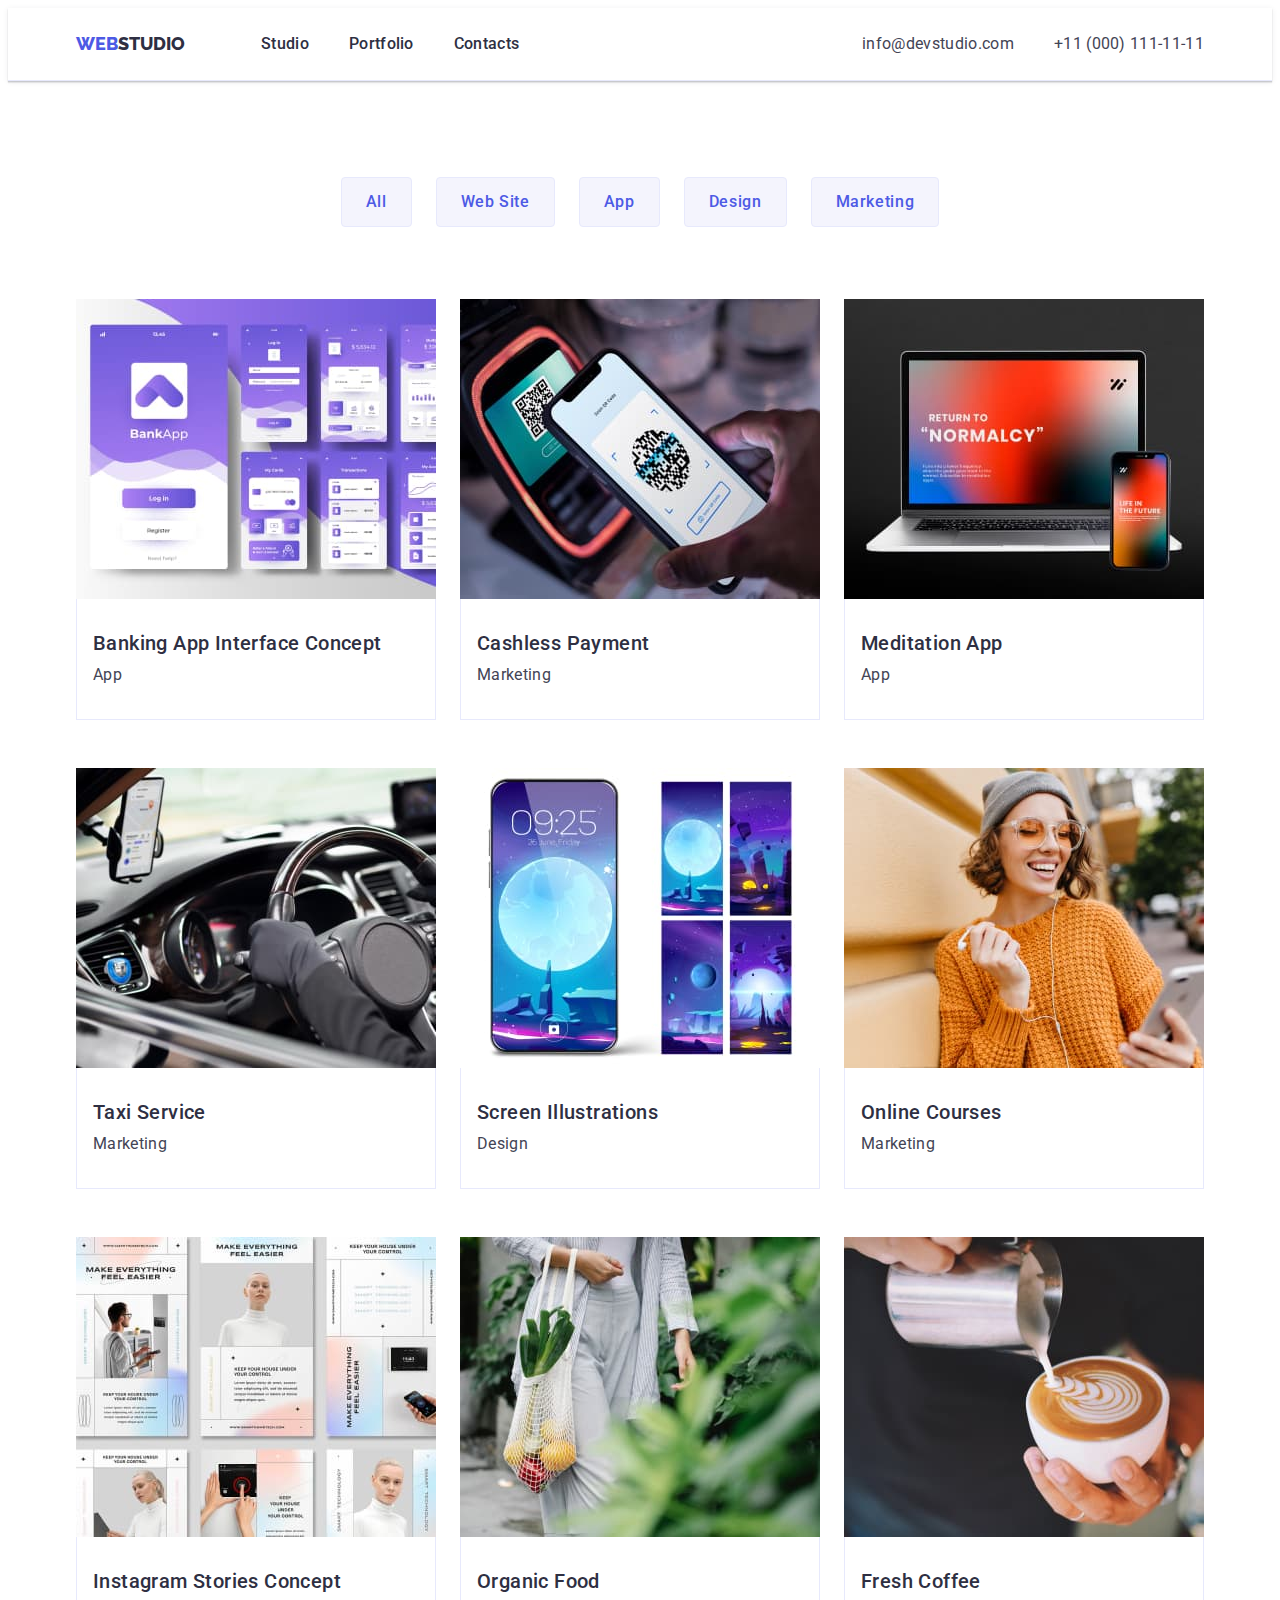
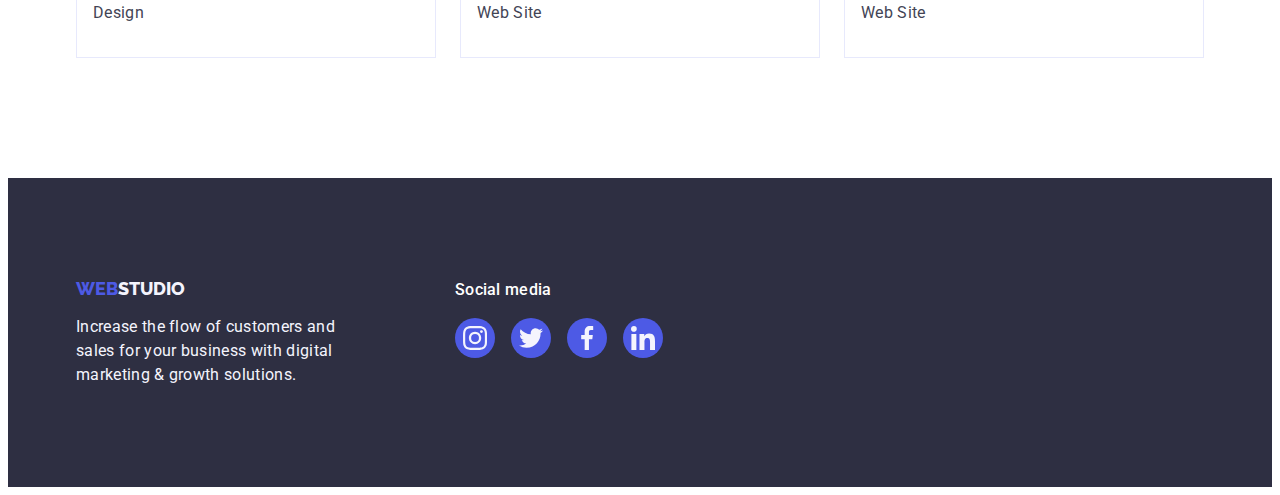
==== portfolio.html @ 2ff157a2 "name" ====
<!DOCTYPE html>
<html lang="en">
  <head>
    <meta charset="UTF-8" />
    <meta http-equiv="X-UA-Compatible" content="IE=edge" />
    <meta name="viewport" content="width=device-width, initial-scale=1.0" />
    <link rel="preconnect" href="https://fonts.googleapis.com" />
    <link rel="preconnect" href="https://fonts.gstatic.com" crossorigin />
    <link
      href="https://fonts.googleapis.com/css2?family=Raleway:wght@800&family=Roboto:wght@400;500;700&display=swap"
      rel="stylesheet"
    />
    <link
      rel="stylesheet"
      href="https://cdnjs.cloudflare.com/ajax/libs/modern-normalize/2.0.0/modern-normalize.min.css"
      integrity="sha512-4xo8blKMVCiXpTaLzQSLSw3KFOVPWhm/TRtuPVc4WG6kUgjH6J03IBuG7JZPkcWMxJ5huwaBpOpnwYElP/m6wg=="
      crossorigin="anonymous"
      referrerpolicy="no-referrer"
    />
    <link rel="stylesheet" href="./css/styles.css" />
    <title>goit-markup-hw-05</title>
  </head>
  <body>
    <!--head site-->

    <header class="header">
      <div class="container head">
        <nav class="header-nav">
          <a class="logo link"><span class="accent link">WEB</span>STUDIO</a>
          <ul class="header-list list">
            <li>
              <a href="./index.html" class="nav-link link">Studio</a>
            </li>
            <li>
              <a href="./portfolio.html" class="nav-link link">Portfolio</a>
            </li>
            <li>
              <a href="" class="nav-link link">Contacts</a>
            </li>
          </ul>
        </nav>

        <address class="address-header">
          <ul class="navigation list">
            <li>
              <a href="mailto:info@devstudio.com" class="contact-link link"
                >info@devstudio.com</a
              >
            </li>
            <li>
              <a href="tel:+11(000)111-11-11" class="phone-link link"
                >+11 (000) 111-11-11</a
              >
            </li>
          </ul>
        </address>
      </div>
    </header>

    <!--main contants-->

    <main>
      <section class="sections-projects">
        <div class="container projects-container">
          <h1 class="visually-hidden">Our projects</h1>
          <ul class="button-list">
            <li>
              <button type="button" class="button-portfolio active">All</button>
            </li>
            <li>
              <button type="button" class="button-portfolio active">
                Web Site
              </button>
            </li>
            <li>
              <button type="button" class="button-portfolio active">App</button>
            </li>
            <li>
              <button type="button" class="button-portfolio active">
                Design
              </button>
            </li>
            <li>
              <button type="button" class="button-portfolio active">
                Marketing
              </button>
            </li>
          </ul>

          <ul class="img-list">
            <li class="icon-list">
              <a href="" class="technologies-link link">
                <img
                  src="./images/icon1.jpg"
                  alt="Banking App Interface Concept"
                  width="360"
                  height="300"
                />
                <div class="portfolio-link">
                  <h2 class="benefits-title">Banking App Interface Concept</h2>
                  <p class="benefits-text">App</p>
                </div>
              </a>
            </li>

            <li class="icon-list">
              <a href="" class="technologies-link link"
                ><img
                  src="./images/icon2.jpg"
                  alt="Cashless Payment"
                  width="360"
                  height="300"
                />
                <div class="portfolio-link">
                  <h2 class="benefits-title">Cashless Payment</h2>
                  <p class="benefits-text">Marketing</p>
                </div>
              </a>
            </li>

            <li class="icon-list">
              <a href="" class="technologies-link link"
                ><img
                  src="./images/icon3.jpg"
                  alt="Meditation App"
                  width="360"
                  height="300"
                />
                <div class="portfolio-link">
                  <h2 class="benefits-title">Meditation App</h2>
                  <p class="benefits-text">App</p>
                </div>
              </a>
            </li>

            <li class="icon-list">
              <a href="" class="technologies-link link"
                ><img
                  src="./images/icon4.jpg"
                  alt="Taxi Service"
                  width="360"
                  height="300"
                />
                <div class="portfolio-link">
                  <h2 class="benefits-title">Taxi Service</h2>
                  <p class="benefits-text">Marketing</p>
                </div>
              </a>
            </li>

            <li class="icon-list">
              <a href="" class="technologies-link link"
                ><img
                  src="./images/icon5.jpg"
                  alt="Screen Illustrations"
                  width="360"
                  height="300"
                />
                <div class="portfolio-link">
                  <h2 class="benefits-title">Screen Illustrations</h2>
                  <p class="benefits-text">Design</p>
                </div>
              </a>
            </li>

            <li class="icon-list">
              <a href="" class="technologies-link link"
                ><img
                  src="./images/icon6.jpg"
                  alt="Online Courses"
                  width="360"
                  height="300"
                />
                <div class="portfolio-link">
                  <h2 class="benefits-title">Online Courses</h2>
                  <p class="benefits-text">Marketing</p>
                </div>
              </a>
            </li>

            <li class="icon-list">
              <a href="" class="technologies-link link"
                ><img
                  src="./images/icon7.jpg"
                  alt="Instagram Stories Concept"
                  width="360"
                  height="300"
                />
                <div class="portfolio-link">
                  <h2 class="benefits-title">Instagram Stories Concept</h2>
                  <p class="benefits-text">Design</p>
                </div>
              </a>
            </li>

            <li class="icon-list">
              <a href="" class="technologies-link link"
                ><img
                  src="./images/icon8.jpg"
                  alt="Organic Food"
                  width="360"
                  height="300"
                />
                <div class="portfolio-link">
                  <h2 class="benefits-title">Organic Food</h2>
                  <p class="benefits-text">Web Site</p>
                </div>
              </a>
            </li>

            <li class="icon-list">
              <a href="" class="technologies-link link"
                ><img
                  src="./images/icon9.jpg"
                  alt="Fresh Coffee"
                  width="360"
                  height="300"
                />
                <div class="portfolio-link">
                  <h2 class="benefits-title">Fresh Coffee</h2>
                  <p class="benefits-text">Web Site</p>
                </div>
              </a>
            </li>
          </ul>
        </div>
      </section>
    </main>

    <!--footer-->

    <footer class="footer-into">
      <div class="container footer-container">
        <div class="footer-web">
          <a href="" class="footer-title link"
            ><span class="logo-footer">WEB</span>STUDIO</a
          >
          <p class="footer-text link">
            Increase the flow of customers and <br />
            sales for your business with digital <br />
            marketing & growth solutions.
          </p>
        </div>

        <div>
          <p class="text-footer">Social media</p>

          <ul class="footer-net-list">
            <li class="footer-net-item">
              <a
                href=""
                class="footer-net-link link"
                target="_blank"
                rel="noopener no-referrer"
              >
                <svg class="svg-fail-footer" width="24" height="24">
                  <use href="./images/icons.svg#icon-instagram"></use>
                </svg>
              </a>
            </li>

            <li class="footer-net-item">
              <a
                href=""
                class="footer-net-link link"
                target="_blank"
                rel="noopener no-referrer"
              >
                <svg class="svg-fail-footer" width="24" height="24">
                  <use href="./images/icons.svg#icon-twitter"></use>
                </svg>
              </a>
            </li>

            <li class="footer-net-item">
              <a
                href=""
                class="footer-net-link link"
                target="_blank"
                rel="noopener no-referrer"
              >
                <svg class="svg-fail-footer" width="24" height="24">
                  <use href="./images/icons.svg#icon-facebook"></use>
                </svg>
              </a>
            </li>

            <li class="footer-net-item">
              <a
                href=""
                class="footer-net-link link"
                target="_blank"
                rel="noopener no-referrer"
              >
                <svg class="svg-fail-footer" width="24" height="24">
                  <use href="./images/icons.svg#icon-linkedin"></use>
                </svg>
              </a>
            </li>
          </ul>
        </div>
      </div>
    </footer>
  </body>
</html>
---- css/styles.css ----
/* GENERAL SETTINGS */

:root {
  --accent-color: #f4f4fd;
  --primary-text-color: #2e2f42;
  --secondary-text-color: #434455;
  --thirdly-text-color: #4d5ae5;
}

*,
*::before,
*::after {
  box-sizing: border-box;
}

p,
h1,
h2,
h3,
h4,
h5,
h6 {
  margin: 0;
}

ul,
ol {
  margin: 0;
  padding: 0;
}

ul {
  list-style: none;
}

button {
  cursor: pointer;
}

img {
  display: block;
}

.visually-hidden {
  position: absolute;
  width: 1px;
  height: 1px;
  margin: -1px;
  border: 0;
  padding: 0;
  white-space: nowrap;
  clip-path: inset(100%);
  clip: rect(0 0 0 0);
  overflow: hidden;
}

.container {
  width: 1158px;
  padding-left: 15px;
  padding-right: 15px;
  margin: 0 auto;
}

/* BODY */

body {
  color: var(--primary-text-color);
  font-family: "Roboto", sans-serif;
}

.link {
  text-decoration: none;
}

.list {
  list-style: none;
}

/* HEADER */

.header {
  border-bottom: 1px solid #e7e9fc;
  box-shadow: 0px 2px 1px rgba(46, 47, 66, 0.08),
    0px 1px 1px rgba(46, 47, 66, 0.16), 0px 1px 6px rgba(46, 47, 66, 0.08);
}

.head {
  display: flex;
  align-items: center;
}

.header-nav {
  align-items: center;
  display: flex;
}

.logo {
  font-family: "Raleway";
  font-style: normal;
  font-weight: 800;
  font-size: 18px;
  line-height: 1.16;
  color: var(--primary-text-color);
  margin-right: 76px;
  padding: 24px 0;
}

.accent {
  color: var(--thirdly-text-color);
}

.header-list {
  display: flex;
  align-items: center;
  gap: 40px;
}

.nav-link {
  font-weight: 500;
  font-size: 16px;
  line-height: 1.5;
  letter-spacing: 0.02em;
  color: var(--primary-text-color);
  display: block;
  padding: 24px 0;
}

.nav-link:hover {
  color: var(--thirdly-text-color);
}

.nav-link:focus {
  color: var(--thirdly-text-color);
}

.navigation {
  display: flex;
  align-items: center;
  gap: 40px;
  margin-left: auto;
}

.address-header {
  font-style: normal;
  margin-left: auto;
}

.contact-link {
  font-size: 16px;
  line-height: 1.5;
  letter-spacing: 0.02em;
  display: block;
  color: var(--secondary-text-color);
  display: block;
  padding: 24px 0;
}

.contact-link:hover {
  color: var(--thirdly-text-color);
}

.contact-link:focus {
  color: var(--thirdly-text-color);
}

.phone-link {
  font-size: 16px;
  line-height: 1.5;
  letter-spacing: 0.02em;
  display: block;
  color: var(--secondary-text-color);
  padding: 24px 0;
}

.phone-link:hover {
  color: var(--thirdly-text-color);
}

.phone-link:focus {
  color: var(--thirdly-text-color);
}

/* MAIN-HERO */

/* section - 1 */

.main-section {
  margin: 0 auto;
  background-color: var(--primary-text-color);

  padding-top: 188px;
  padding-bottom: 188px;
  max-width: 1440px;
  background-image: linear-gradient(
      rgba(46, 47, 66, 0.7),
      rgba(46, 47, 66, 0.7)
    ),
    url(../images/people-office.jpg);

  background-repeat: no-repeat;
  background-position: center;
  background-size: cover;
}

.hero-title {
  font-weight: 700;
  font-size: 56px;
  line-height: 1.07;
  text-align: center;
  color: var(--accent-color);
  margin-bottom: 48px;
  max-width: 496px;
  margin-left: auto;
  margin-right: auto;
  gap: 10px;
}

.button {
  font-family: inherit;
  font-weight: 500;
  font-size: 16px;
  line-height: 1.5;
  letter-spacing: 0.04em;

  color: var(--accent-color);
  background-color: var(--thirdly-text-color);

  box-shadow: 0px 4px 4px rgba(0, 0, 0, 0.15);
  border-radius: 4px;
  padding-top: 16px;
  padding-right: 32px;
  padding-bottom: 16px;
  padding-left: 32px;
  display: block;
  border: none;
  margin: 0 auto;
  min-width: 169px;
}

/* section - 2 */

.section-benefits {
  padding-top: 120px;
  padding-bottom: 120px;
}

.benefits-list {
  display: flex;
  align-items: center;
  gap: 24px;
}

.element {
  width: calc((100% - 72px) / 4);
}

.conteiner-svg {
  display: flex;
  align-items: center;
  justify-content: center;
  height: 112px;
  background-color: #f4f4fd;
  border-radius: 4px;
  margin-bottom: 8px;
}

.benefits-title {
  font-weight: 500;
  font-size: 20px;
  line-height: 1.2;
  letter-spacing: 0.02em;
  color: var(--primary-text-color);
  margin-bottom: 8px;
}

.benefits-text {
  font-size: 16px;
  line-height: 1.5;
  letter-spacing: 0.02em;

  color: var(--secondary-text-color);
}

/* section - 3 */

.activity-section {
  align-items: center;
  padding-bottom: 120px;
}

.section-title {
  font-weight: 700;
  font-size: 36px;
  line-height: 1.11;

  color: var(--primary-text-color);

  margin-bottom: 72px;

  text-align: center;
}

.technologies {
  display: flex;
  gap: 24px;
}

.icon-list {
  margin-left: 24px;
}

/* section - 4 */

.team {
  font-style: normal;
  font-size: 16px;
  line-height: 1, 5;
  color: var(--secondary-text-color);
  background-color: var(--accent-color);
  padding-top: 120px;
  padding-bottom: 120px;
}

.team-title {
  font-weight: 700;
  font-size: 36px;
  line-height: 1.11;

  color: var(--primary-text-color);

  text-align: center;
  margin-bottom: 72px;
}

.team-workers {
  display: flex;
  justify-content: center;
  gap: 24px;
  text-align: center;
}

.teams {
  padding: 32px 16px;
}

.team-list {
  border-radius: 0px 0px 4px 4px;
  flex-basis: calc((100% - 72px) / 4);
  background-color: #ffffff;
  box-shadow: 0px 1px 6px rgba(46, 47, 66, 0.08),
    0px 1px 1px rgba(46, 47, 66, 0.16), 0px 2px 1px rgba(46, 47, 66, 0.08);
}

.team-name {
  font-weight: 500;
  font-size: 20px;
  line-height: 1.2;
  color: var(--primary-text-color);
  margin-bottom: 8px;
  text-align: center;
}

.team-position {
  font-size: 16px;
  line-height: 1.5;
  color: var(--secondary-text-color);
  margin-bottom: 8px;
}

.team-net-list {
  display: flex;
  justify-content: center;
  gap: 24px;
}

.team-net-item {
  width: 40px;
  height: 40px;
}

.team-net-link {
  width: 100%;
  height: 100%;
  background-color: #4d5ae5;
  border-radius: 50%;
  display: flex;
  align-items: center;
  justify-content: center;
}

.team-net-link:hover,
.team-net-link:focus {
  background-color: #404bbf;
}

.svg-fail {
  fill: #f4f4fd;
}

.circle {
  border-radius: 50%;
}

.container-team {
  padding-top: 32px;
  padding-right: 16px;
  padding-bottom: 32px;
  padding-right: 16px;
}

/* section - 5 */

.customers-section {
  padding-top: 120px;
  padding-bottom: 120px;
}

.customers-title {
  display: flex;
  justify-content: center;
  align-items: center;
  margin-bottom: 72px;
  font-weight: 700;
  font-size: 36px;
  line-height: 1.11;
  letter-spacing: 0.02em;

  color: var(--primary-text-color);
}

.customers-list {
  display: flex;
  justify-content: center;
  gap: 24px;
}

.svg-customers {
  fill: currentColor;
}

.svg-customers:hover,
.svg-customers:focus {
  fill: #404bbf;
}

.customers-item {
  width: calc((100% - 120px) / 6);
  height: 88px;
}

.custumers-link {
  width: 100%;
  height: 100%;
  border-radius: 4px;
  border: 1px solid #8e8f99;
  display: flex;
  align-items: center;
  justify-content: center;
  color: #404bbf;
}

.custumers-link:hover,
.custumers-link:focus {
  border-color: #404bbf;
  color: #404bbf;
}

.customer {
  color: #8e8f99;
}

/* MAIN PORTFOLIO */

/* section - 1 portfolio */

.sections-projects {
  padding: 96px 0 120px 0;
}

.button-list {
  display: flex;
  justify-content: center;
  gap: 24px;
  margin-bottom: 72px;
}

.button-portfolio {
  font-family: "Roboto";
  font-weight: 500;
  font-size: 16px;
  line-height: 1.5;
  letter-spacing: 0.04em;
  padding-top: 12px;
  padding-right: 24px;
  padding-bottom: 12px;
  padding-left: 24px;
  border-radius: 4px;
  border: 1px solid #e7e9fc;
  background-color: #f4f4fd;
  color: var(--thirdly-text-color);
}

.button-portfolio:hover {
  background-color: var(--thirdly-text-color);
  color: var(--accent-color);
  border: 1px solid transparent;
  border-radius: 4px;
  box-shadow: 0px 3px 1px rgba(0, 0, 0, 0.1), 0px 2px 1px rgba(0, 0, 0, 0.08),
    0px 2px 2px rgba(0, 0, 0, 0.12);
}

.button-portfolio:focus {
  background-color: var(--thirdly-text-color);
  color: var(--accent-color);
  border: 1px solid transparent;
  box-shadow: 0px 3px 1px rgba(0, 0, 0, 0.1), 0px 2px 1px rgba(0, 0, 0, 0.08),
    0px 2px 2px rgba(0, 0, 0, 0.12);
}

/* section - 2 portfolio */

.img-list {
  display: flex;
  flex-wrap: wrap;
  column-gap: 24px;
  row-gap: 48px;
}

.icon-list {
  width: calc((100% - 48px) / 3);
  margin: 0px;
  display: block;
}

.technologies-link {
  display: block;
}

.technologies-link:hover,
.technologies-link:focus {
  box-shadow: 0px 1px 6px rgba(46, 47, 66, 0.08),
    0px 1px 1px rgba(46, 47, 66, 0.16), 0px 2px 1px rgba(46, 47, 66, 0.08);
}

.portfolio-link {
  padding: 32px 16px;
  border: 1px solid #e7e9fc;
  border-top: none;
}

/* FOOTER */

.footer-into {
  padding-top: 100px;
  padding-bottom: 100px;
  background-color: var(--primary-text-color);
}

.footer-container {
  display: flex;
  align-items: baseline;
}

.footer-web {
  margin-right: 120px;
}

.footer-title {
  font-family: "Raleway";
  font-style: normal;
  font-weight: 800;
  font-size: 18px;
  line-height: 1.17;

  color: var(--accent-color);

  display: inline-block;
  margin-bottom: 16px;
}

.logo-footer {
  color: var(--thirdly-text-color);
}

.footer-text {
  font-size: 16px;
  line-height: 1.5;
  letter-spacing: 0.02em;

  color: var(--accent-color);
}

.text-footer {
  font-weight: 500;
  font-size: 16px;
  line-height: 1.5;
  letter-spacing: 0.02em;
  color: #ffffff;
  margin-bottom: 16px;
}

.footer-net-list {
  display: flex;
  gap: 16px;
}

.footer-net-item {
  width: 40px;
  height: 40px;
}

.svg-fail-footer {
  fill: #f4f4fd;
}

.footer-net-link {
  width: 100%;
  height: 100%;
  background-color: #4d5ae5;
  border-radius: 50%;
  display: flex;
  align-items: center;
  justify-content: center;
}

.footer-net-link:hover,
.footer-net-link:focus {
  background-color: #31d0aa;
}
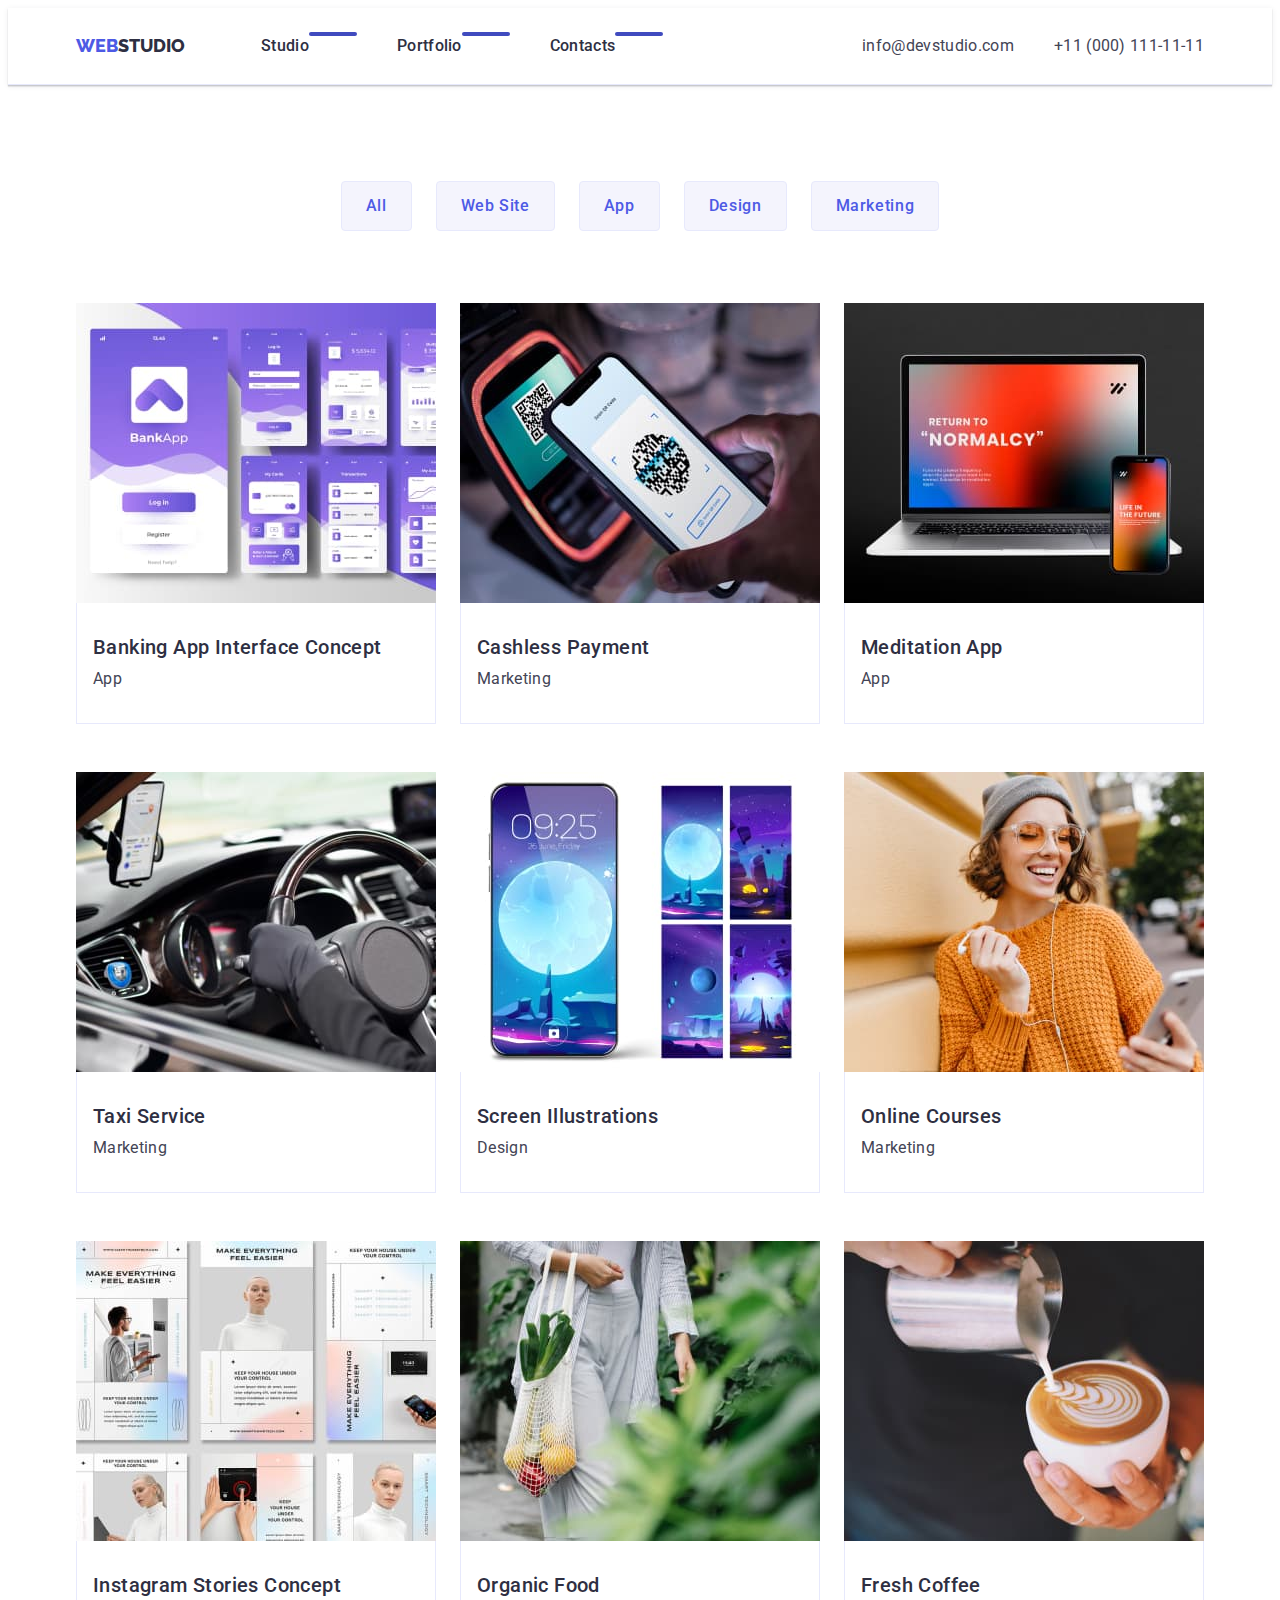
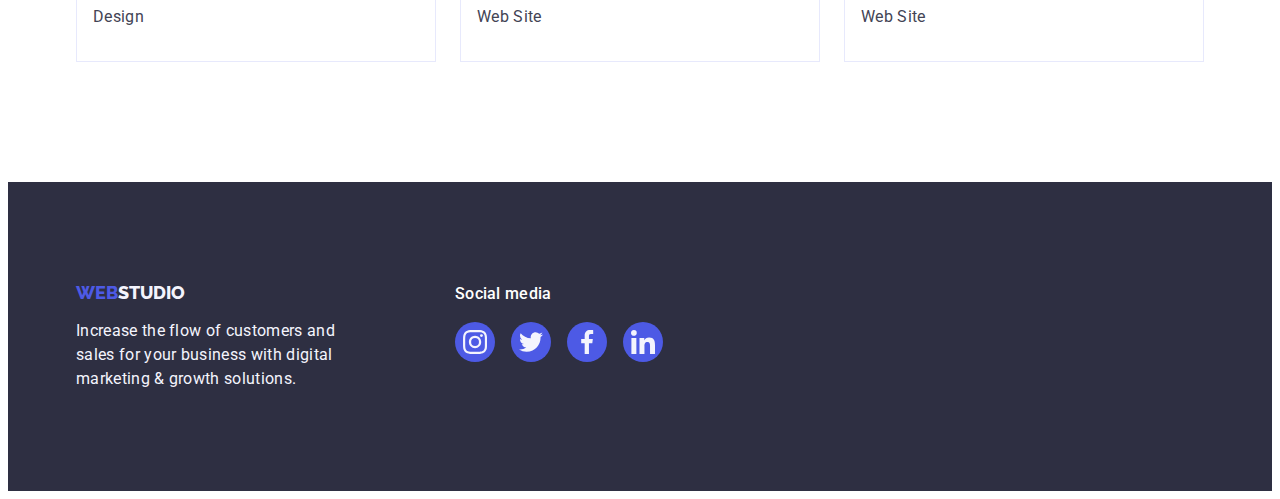
==== commit a6a048fa: "news" ====
--- a/portfolio.html
+++ b/portfolio.html
@@ -90,12 +90,20 @@
           <ul class="img-list">
             <li class="icon-list">
               <a href="" class="technologies-link link">
-                <img
-                  src="./images/icon1.jpg"
-                  alt="Banking App Interface Concept"
-                  width="360"
-                  height="300"
-                />
+                <div class="portfolio-cover-image">
+                  <img
+                    src="./images/icon1.jpg"
+                    alt="Banking App Interface Concept"
+                    width="360"
+                    height="300"
+                  />
+                  <p class="portfolio-cover-text">
+                    14 Stylish and User-Friendly App Design Concepts · Task
+                    Manager App · Calorie Tracker App · Exotic Fruit Ecommerce
+                    App · Cloud Storage App
+                  </p>
+                </div>
+
                 <div class="portfolio-link">
                   <h2 class="benefits-title">Banking App Interface Concept</h2>
                   <p class="benefits-text">App</p>
@@ -104,13 +112,21 @@
             </li>
 
             <li class="icon-list">
-              <a href="" class="technologies-link link"
-                ><img
-                  src="./images/icon2.jpg"
-                  alt="Cashless Payment"
-                  width="360"
-                  height="300"
-                />
+              <a href="" class="technologies-link link">
+                <div class="portfolio-cover-image">
+                  <img
+                    src="./images/icon2.jpg"
+                    alt="Cashless Payment"
+                    width="360"
+                    height="300"
+                  />
+                  <p class="portfolio-cover-text">
+                    14 Stylish and User-Friendly App Design Concepts · Task
+                    Manager App · Calorie Tracker App · Exotic Fruit Ecommerce
+                    App · Cloud Storage App
+                  </p>
+                </div>
+
                 <div class="portfolio-link">
                   <h2 class="benefits-title">Cashless Payment</h2>
                   <p class="benefits-text">Marketing</p>
@@ -120,12 +136,20 @@
 
             <li class="icon-list">
               <a href="" class="technologies-link link"
-                ><img
-                  src="./images/icon3.jpg"
-                  alt="Meditation App"
-                  width="360"
-                  height="300"
-                />
+                ><div class="portfolio-cover-image">
+                  <img
+                    src="./images/icon3.jpg"
+                    alt="Meditation App"
+                    width="360"
+                    height="300"
+                  />
+                  <p class="portfolio-cover-text">
+                    14 Stylish and User-Friendly App Design Concepts · Task
+                    Manager App · Calorie Tracker App · Exotic Fruit Ecommerce
+                    App · Cloud Storage App
+                  </p>
+                </div>
+
                 <div class="portfolio-link">
                   <h2 class="benefits-title">Meditation App</h2>
                   <p class="benefits-text">App</p>
@@ -135,12 +159,20 @@
 
             <li class="icon-list">
               <a href="" class="technologies-link link"
-                ><img
-                  src="./images/icon4.jpg"
-                  alt="Taxi Service"
-                  width="360"
-                  height="300"
-                />
+                ><div class="portfolio-cover-image">
+                  <img
+                    src="./images/icon4.jpg"
+                    alt="Taxi Service"
+                    width="360"
+                    height="300"
+                  />
+                  <p class="portfolio-cover-text">
+                    14 Stylish and User-Friendly App Design Concepts · Task
+                    Manager App · Calorie Tracker App · Exotic Fruit Ecommerce
+                    App · Cloud Storage App
+                  </p>
+                </div>
+
                 <div class="portfolio-link">
                   <h2 class="benefits-title">Taxi Service</h2>
                   <p class="benefits-text">Marketing</p>
@@ -150,12 +182,20 @@
 
             <li class="icon-list">
               <a href="" class="technologies-link link"
-                ><img
-                  src="./images/icon5.jpg"
-                  alt="Screen Illustrations"
-                  width="360"
-                  height="300"
-                />
+                ><div class="portfolio-cover-image">
+                  <img
+                    src="./images/icon5.jpg"
+                    alt="Screen Illustrations"
+                    width="360"
+                    height="300"
+                  />
+                  <p class="portfolio-cover-text">
+                    14 Stylish and User-Friendly App Design Concepts · Task
+                    Manager App · Calorie Tracker App · Exotic Fruit Ecommerce
+                    App · Cloud Storage App
+                  </p>
+                </div>
+
                 <div class="portfolio-link">
                   <h2 class="benefits-title">Screen Illustrations</h2>
                   <p class="benefits-text">Design</p>
@@ -165,12 +205,20 @@
 
             <li class="icon-list">
               <a href="" class="technologies-link link"
-                ><img
-                  src="./images/icon6.jpg"
-                  alt="Online Courses"
-                  width="360"
-                  height="300"
-                />
+                ><div class="portfolio-cover-image">
+                  <img
+                    src="./images/icon6.jpg"
+                    alt="Online Courses"
+                    width="360"
+                    height="300"
+                  />
+                  <p class="portfolio-cover-text">
+                    14 Stylish and User-Friendly App Design Concepts · Task
+                    Manager App · Calorie Tracker App · Exotic Fruit Ecommerce
+                    App · Cloud Storage App
+                  </p>
+                </div>
+
                 <div class="portfolio-link">
                   <h2 class="benefits-title">Online Courses</h2>
                   <p class="benefits-text">Marketing</p>
@@ -180,12 +228,20 @@
 
             <li class="icon-list">
               <a href="" class="technologies-link link"
-                ><img
-                  src="./images/icon7.jpg"
-                  alt="Instagram Stories Concept"
-                  width="360"
-                  height="300"
-                />
+                ><div class="portfolio-cover-image">
+                  <img
+                    src="./images/icon7.jpg"
+                    alt="Instagram Stories Concept"
+                    width="360"
+                    height="300"
+                  />
+                  <p class="portfolio-cover-text">
+                    14 Stylish and User-Friendly App Design Concepts · Task
+                    Manager App · Calorie Tracker App · Exotic Fruit Ecommerce
+                    App · Cloud Storage App
+                  </p>
+                </div>
+
                 <div class="portfolio-link">
                   <h2 class="benefits-title">Instagram Stories Concept</h2>
                   <p class="benefits-text">Design</p>
@@ -195,12 +251,20 @@
 
             <li class="icon-list">
               <a href="" class="technologies-link link"
-                ><img
-                  src="./images/icon8.jpg"
-                  alt="Organic Food"
-                  width="360"
-                  height="300"
-                />
+                ><div class="portfolio-cover-image">
+                  <img
+                    src="./images/icon8.jpg"
+                    alt="Organic Food"
+                    width="360"
+                    height="300"
+                  />
+                  <p class="portfolio-cover-text">
+                    14 Stylish and User-Friendly App Design Concepts · Task
+                    Manager App · Calorie Tracker App · Exotic Fruit Ecommerce
+                    App · Cloud Storage App
+                  </p>
+                </div>
+
                 <div class="portfolio-link">
                   <h2 class="benefits-title">Organic Food</h2>
                   <p class="benefits-text">Web Site</p>
@@ -210,12 +274,20 @@
 
             <li class="icon-list">
               <a href="" class="technologies-link link"
-                ><img
-                  src="./images/icon9.jpg"
-                  alt="Fresh Coffee"
-                  width="360"
-                  height="300"
-                />
+                ><div class="portfolio-cover-image">
+                  <img
+                    src="./images/icon9.jpg"
+                    alt="Fresh Coffee"
+                    width="360"
+                    height="300"
+                  />
+                  <p class="portfolio-cover-text">
+                    14 Stylish and User-Friendly App Design Concepts · Task
+                    Manager App · Calorie Tracker App · Exotic Fruit Ecommerce
+                    App · Cloud Storage App
+                  </p>
+                </div>
+
                 <div class="portfolio-link">
                   <h2 class="benefits-title">Fresh Coffee</h2>
                   <p class="benefits-text">Web Site</p>
--- a/css/styles.css
+++ b/css/styles.css
@@ -121,8 +121,10 @@
   line-height: 1.5;
   letter-spacing: 0.02em;
   color: var(--primary-text-color);
-  display: block;
+  display: flex;
+  align-items: center;
   padding: 24px 0;
+
 }
 
 .nav-link:hover {
@@ -131,6 +133,15 @@
 
 .nav-link:focus {
   color: var(--thirdly-text-color);
+}
+
+.nav-link::after {
+  content: "";
+  width: 48px;
+  height: 4px;
+  background-color: #404BBF;
+  border-radius: 2px;
+  margin-bottom: 24px;
 }
 
 .navigation {
@@ -181,7 +192,6 @@
 }
 
 /* MAIN-HERO */
-
 /* section - 1 */
 
 .main-section {
@@ -470,7 +480,6 @@
 }
 
 /* MAIN PORTFOLIO */
-
 /* section - 1 portfolio */
 
 .sections-projects {
@@ -532,6 +541,10 @@
   display: block;
 }
 
+.icon-list:hover .portfolio-cover-text {
+  transform: translateY(0);
+}
+
 .technologies-link {
   display: block;
 }
@@ -540,6 +553,26 @@
 .technologies-link:focus {
   box-shadow: 0px 1px 6px rgba(46, 47, 66, 0.08),
     0px 1px 1px rgba(46, 47, 66, 0.16), 0px 2px 1px rgba(46, 47, 66, 0.08);
+}
+
+.portfolio-cover-image {
+  position: relative;
+  overflow: hidden;
+}
+
+.portfolio-cover-text {
+  position: absolute;
+  top: 0;
+  color: #f4f4fd;
+  font-weight: 400;
+  font-size: 16px;
+  line-height: 1.5;
+  letter-spacing: 0.02em;
+  padding: 40px 32px 164px 32px;
+  background-color: #4d5ae5;
+  height: 100%;
+  transform: translateY(100%);
+  transition: transform 250ms linear;
 }
 
 .portfolio-link {
@@ -627,3 +660,66 @@
 .footer-net-link:focus {
   background-color: #31d0aa;
 }
+
+/* modal */
+
+.backdrop {
+  position: fixed;
+  width: 100%;
+  height: 100%;
+  background: rgba(0, 0, 0, 0.5);
+  top: 0;
+  transition: opasity 250ms linear, visibility 250ms linear;
+}
+
+.modal {
+  position: absolute;
+  top: 50%;
+  left: 50%;
+  transform: translate(-50%, -50%) scale(1);
+  transition: transform 250ms linear;
+  width: 408px;
+  height: 584px;
+  background: #fcfcfc;
+  box-shadow: 0px 1px 1px rgba(0, 0, 0, 0.14), 0px 1px 3px rgba(0, 0, 0, 0.12),
+    0px 2px 1px rgba(0, 0, 0, 0.2);
+  border-radius: 4px;
+  padding-top: 32px;
+  padding-right: 32px;
+}
+
+.backdrop.is-hidden .modal {
+  transform: translate(-50%, -50%) scale(0);
+}
+
+.button-close {
+  width: 24px;
+  height: 24px;
+  border: 1px solid #999999;
+  border-radius: 50%;
+  margin-left: auto;
+  display: flex;
+  align-items: center;
+  justify-content: center;
+  cursor: pointer;
+}
+
+/* .button-close:hover,
+.button-close:focus {
+  background-color: #404bbf;
+} */
+
+.modal-close-icon {
+  color: #2e2f42;
+}
+
+/* .modal-close-icon:hover, 
+.modal-close-icon:focus {
+  color: #ffffff;
+} */
+
+.is-hidden {
+  opacity: 0;
+  visibility: none;
+  pointer-events: none;
+}
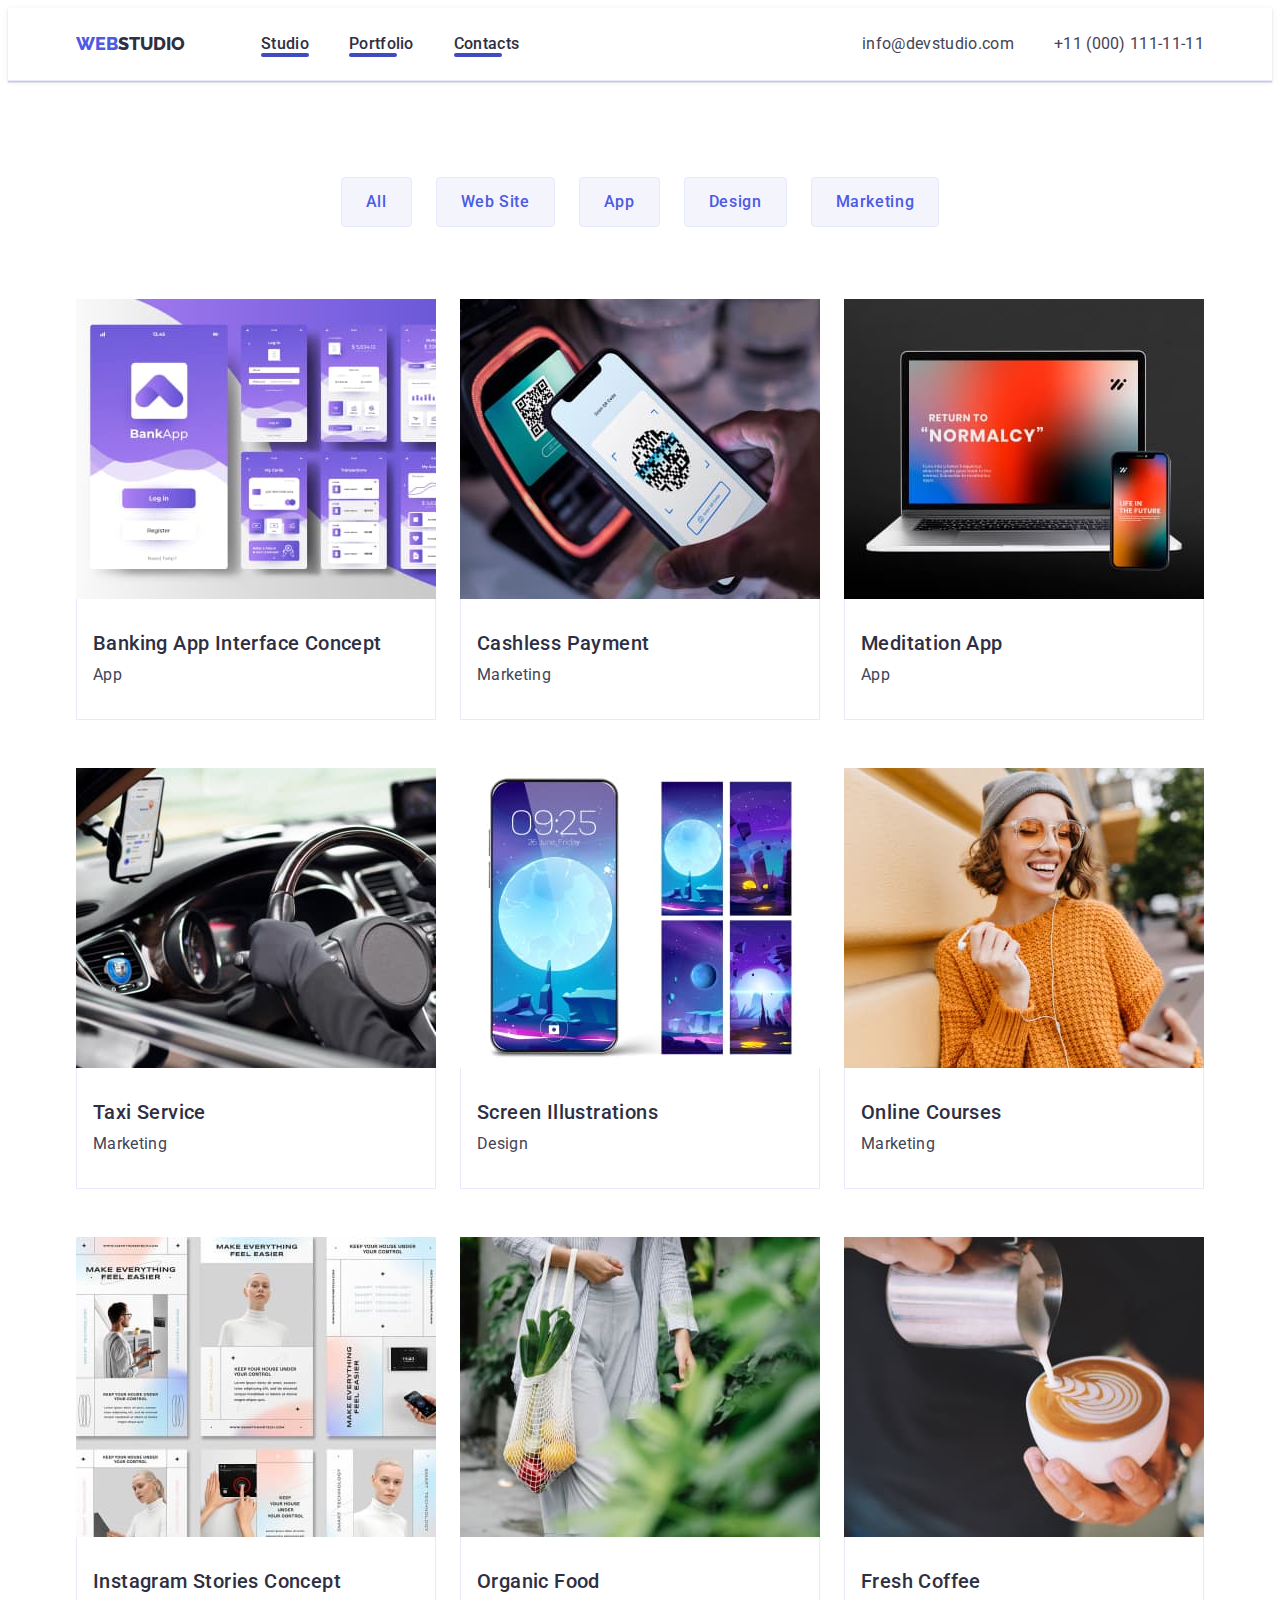
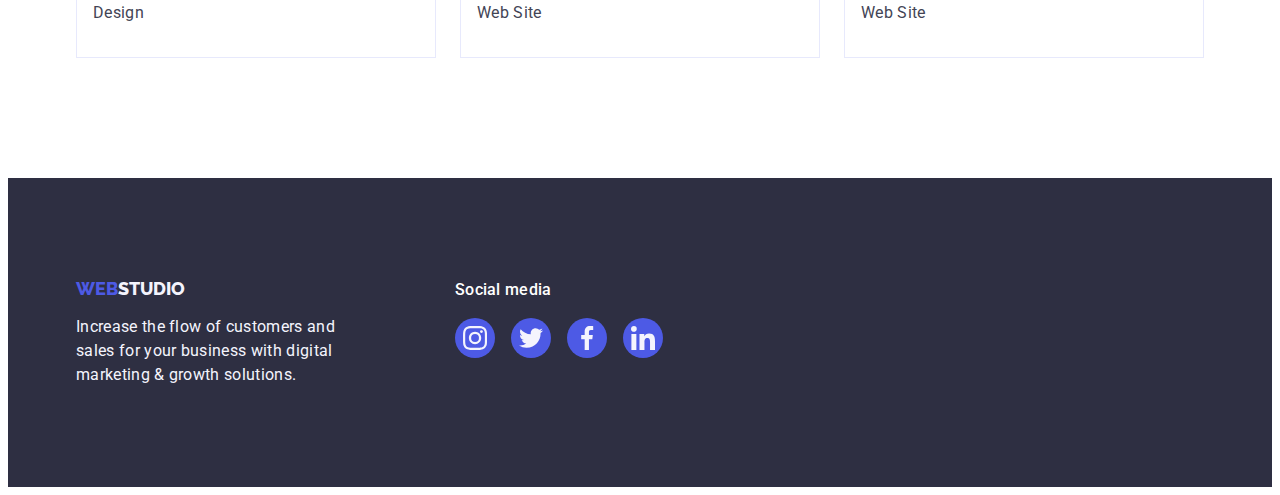
==== commit 032764e5: "..." ====
--- a/portfolio.html
+++ b/portfolio.html
@@ -23,19 +23,20 @@
   <body>
     <!--head site-->
 
+
     <header class="header">
       <div class="container head">
         <nav class="header-nav">
           <a class="logo link"><span class="accent link">WEB</span>STUDIO</a>
           <ul class="header-list list">
             <li>
-              <a href="./index.html" class="nav-link link">Studio</a>
-            </li>
-            <li>
-              <a href="./portfolio.html" class="nav-link link">Portfolio</a>
-            </li>
-            <li>
-              <a href="" class="nav-link link">Contacts</a>
+              <a href="./index.html" class="nav-link nav-class-link link">Studio</a>
+            </li>
+            <li>
+              <a href="./portfolio.html" class="nav-link nav-class-link link">Portfolio</a>
+            </li>
+            <li>
+              <a href="" class="nav-link nav-class-link link">Contacts</a>
             </li>
           </ul>
         </nav>
@@ -43,12 +44,12 @@
         <address class="address-header">
           <ul class="navigation list">
             <li>
-              <a href="mailto:info@devstudio.com" class="contact-link link"
+              <a href="mailto:info@devstudio.com" class="contact-link nav-class-link link"
                 >info@devstudio.com</a
               >
             </li>
             <li>
-              <a href="tel:+11(000)111-11-11" class="phone-link link"
+              <a href="tel:+11(000)111-11-11" class="phone-link nav-class-link link"
                 >+11 (000) 111-11-11</a
               >
             </li>
--- a/css/styles.css
+++ b/css/styles.css
@@ -124,7 +124,11 @@
   display: flex;
   align-items: center;
   padding: 24px 0;
-
+  position: relative;
+}
+
+.nav-class-link {
+    transition: color 250ms cubic-bezier(0.4, 0, 0.2, 1);
 }
 
 .nav-link:hover {
@@ -139,9 +143,12 @@
   content: "";
   width: 48px;
   height: 4px;
-  background-color: #404BBF;
+  background-color: #404bbf;
   border-radius: 2px;
   margin-bottom: 24px;
+  position: absolute;
+  left: 0;
+  bottom: -1px;
 }
 
 .navigation {
@@ -245,6 +252,8 @@
   border: none;
   margin: 0 auto;
   min-width: 169px;
+  transition: 250ms cubic-bezier(0.4, 0, 0.2, 1);
+  transition: bbackground-color 250ms cubic-bezier(0.4, 0, 0.2, 1);
 }
 
 /* section - 2 */
@@ -396,6 +405,7 @@
   display: flex;
   align-items: center;
   justify-content: center;
+  transition: background-color 250ms cubic-bezier(0.4, 0, 0.2, 1);
 }
 
 .team-net-link:hover,
@@ -456,6 +466,7 @@
 .customers-item {
   width: calc((100% - 120px) / 6);
   height: 88px;
+
 }
 
 .custumers-link {
@@ -467,6 +478,7 @@
   align-items: center;
   justify-content: center;
   color: #404bbf;
+    transition: border-color 250ms cubic-bezier(0.4, 0, 0.2, 1), color 250ms cubic-bezier(0.4, 0, 0.2, 1);
 }
 
 .custumers-link:hover,
@@ -507,6 +519,8 @@
   border: 1px solid #e7e9fc;
   background-color: #f4f4fd;
   color: var(--thirdly-text-color);
+
+  transition: color 250ms cubic-bezier(0.4, 0, 0.2, 1), background-color 250ms cubic-bezier(0.4, 0, 0.2, 1), border-color 250ms cubic-bezier(0.4, 0, 0.2, 1), box-shadow 250ms cubic-bezier(0.4, 0, 0.2, 1); 
 }
 
 .button-portfolio:hover {
@@ -539,10 +553,15 @@
   width: calc((100% - 48px) / 3);
   margin: 0px;
   display: block;
+  transition: box-shadow 250ms cubic-bezier(0.4, 0, 0.2, 1);
 }
 
 .icon-list:hover .portfolio-cover-text {
   transform: translateY(0);
+}
+
+.icon-list:focus {
+  transform: translateY(0%)
 }
 
 .technologies-link {
@@ -568,11 +587,11 @@
   font-size: 16px;
   line-height: 1.5;
   letter-spacing: 0.02em;
-  padding: 40px 32px 164px 32px;
   background-color: #4d5ae5;
   height: 100%;
   transform: translateY(100%);
-  transition: transform 250ms linear;
+  transition: transform 250ms cubic-bezier(0.4, 0, 0.2, 1);
+  padding: 40px 32px;
 }
 
 .portfolio-link {
@@ -609,6 +628,7 @@
 
   display: inline-block;
   margin-bottom: 16px;
+  transition: 250ms cubic-bezier(0.4, 0, 0.2, 1);
 }
 
 .logo-footer {
@@ -640,6 +660,7 @@
 .footer-net-item {
   width: 40px;
   height: 40px;
+  transition: background-color 250ms cubic-bezier(0.4, 0, 0.2, 1);
 }
 
 .svg-fail-footer {
@@ -661,15 +682,16 @@
   background-color: #31d0aa;
 }
 
-/* modal */
+/* modal window */
 
 .backdrop {
   position: fixed;
   width: 100%;
   height: 100%;
-  background: rgba(0, 0, 0, 0.5);
   top: 0;
-  transition: opasity 250ms linear, visibility 250ms linear;
+  left: 0;
+  background-color: rgba(46, 47, 66, 0.4);
+  transition: opacity 250ms cubic-bezier(0.4, 0, 0.2, 1), visibility 250ms cubic-bezier(0.4, 0, 0.2, 1);
 }
 
 .modal {
@@ -677,9 +699,9 @@
   top: 50%;
   left: 50%;
   transform: translate(-50%, -50%) scale(1);
-  transition: transform 250ms linear;
+  transition: transform 250ms cubic-bezier(0.4, 0, 0.2, 1);
   width: 408px;
-  height: 584px;
+  min-height: 584px;
   background: #fcfcfc;
   box-shadow: 0px 1px 1px rgba(0, 0, 0, 0.14), 0px 1px 3px rgba(0, 0, 0, 0.12),
     0px 2px 1px rgba(0, 0, 0, 0.2);
@@ -702,15 +724,25 @@
   align-items: center;
   justify-content: center;
   cursor: pointer;
-}
-
-/* .button-close:hover,
+  position: absolute;
+  top: 24px;
+  right: 24px;
+  background-color: #e7e9fc; 
+  border: 1px solid rgba(0, 0, 0, 0.1);
+  padding: 0;
+  transition: background-color 250ms cubic-bezier(0.4, 0, 0.2, 1), border 250ms cubic-bezier(0.4, 0, 0.2, 1); 
+}
+
+.button-close:hover,
 .button-close:focus {
   background-color: #404bbf;
-} */
+  border: none;
+  fill: #ffffff;
+}
 
 .modal-close-icon {
   color: #2e2f42;
+  transition: fill 250ms cubic-bezier(0.4, 0, 0.2, 1);
 }
 
 /* .modal-close-icon:hover, 
@@ -720,6 +752,6 @@
 
 .is-hidden {
   opacity: 0;
-  visibility: none;
+  visibility: hidden;
   pointer-events: none;
 }
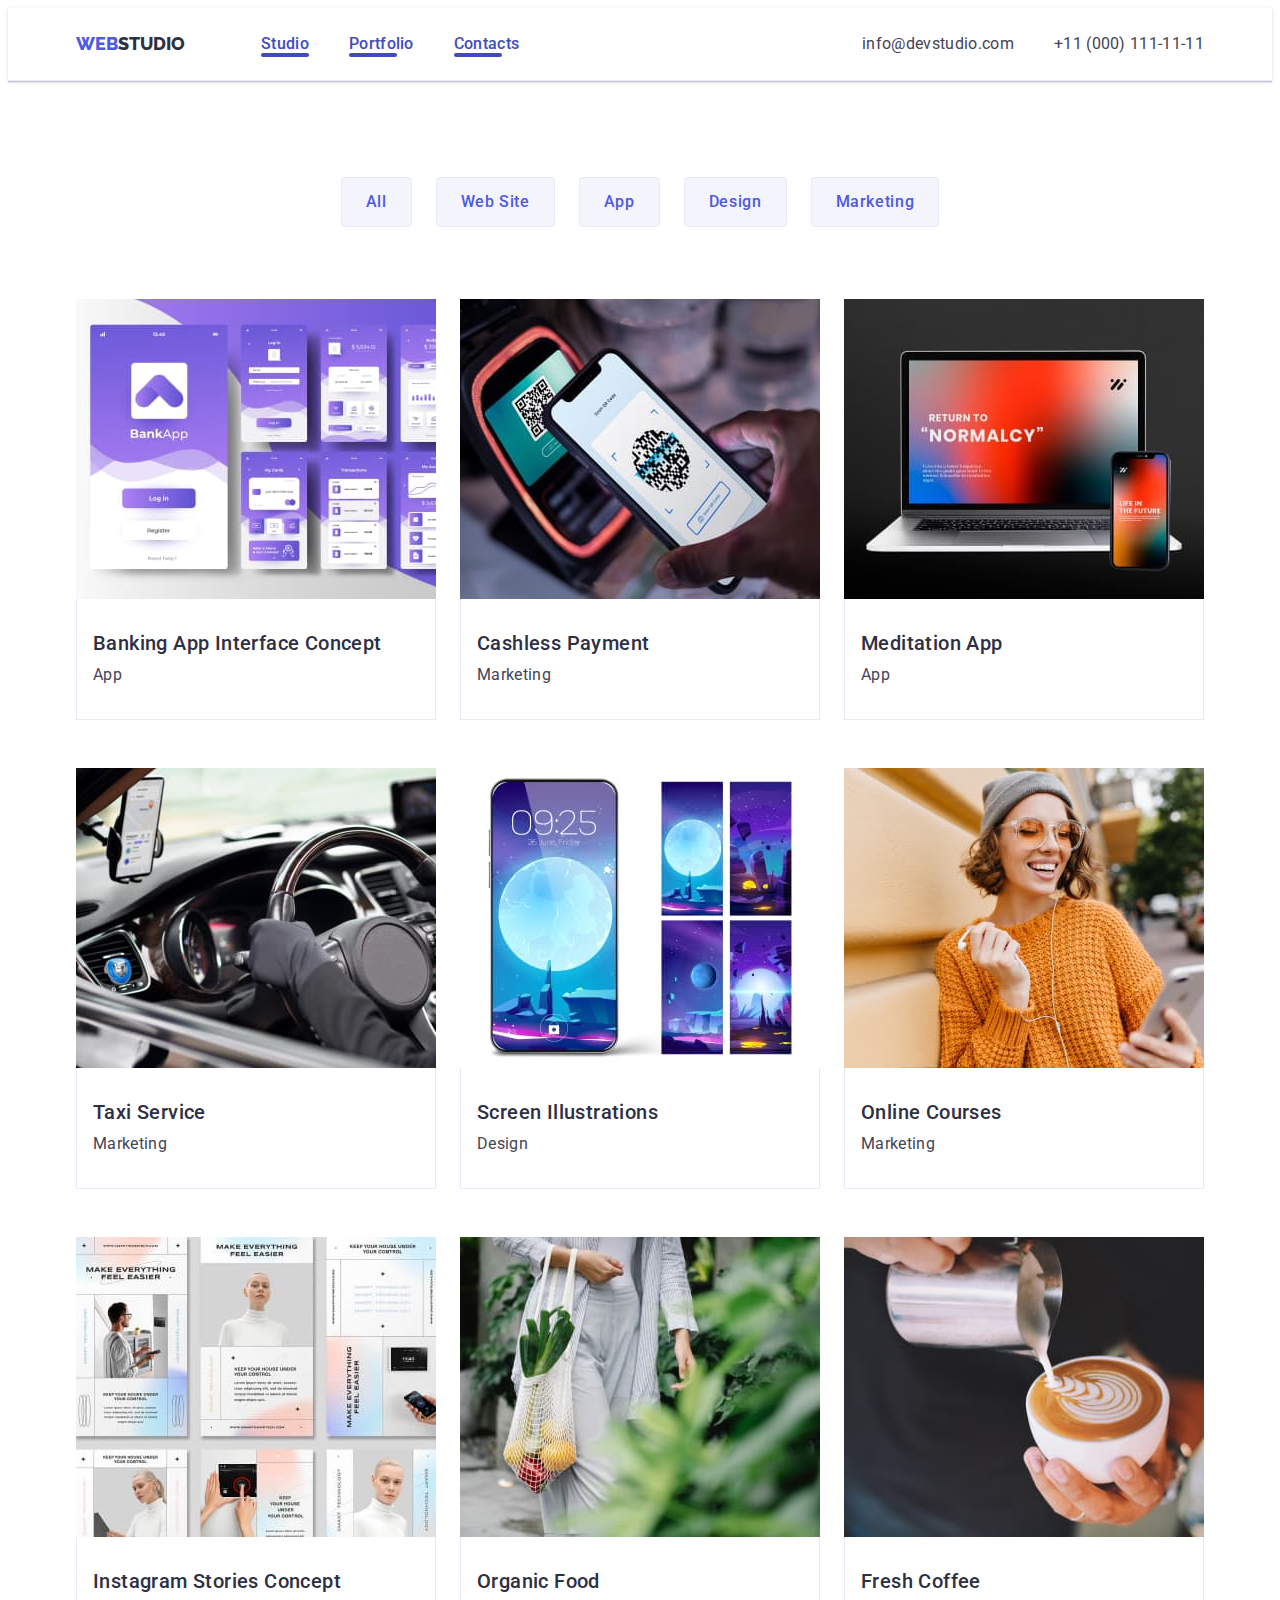
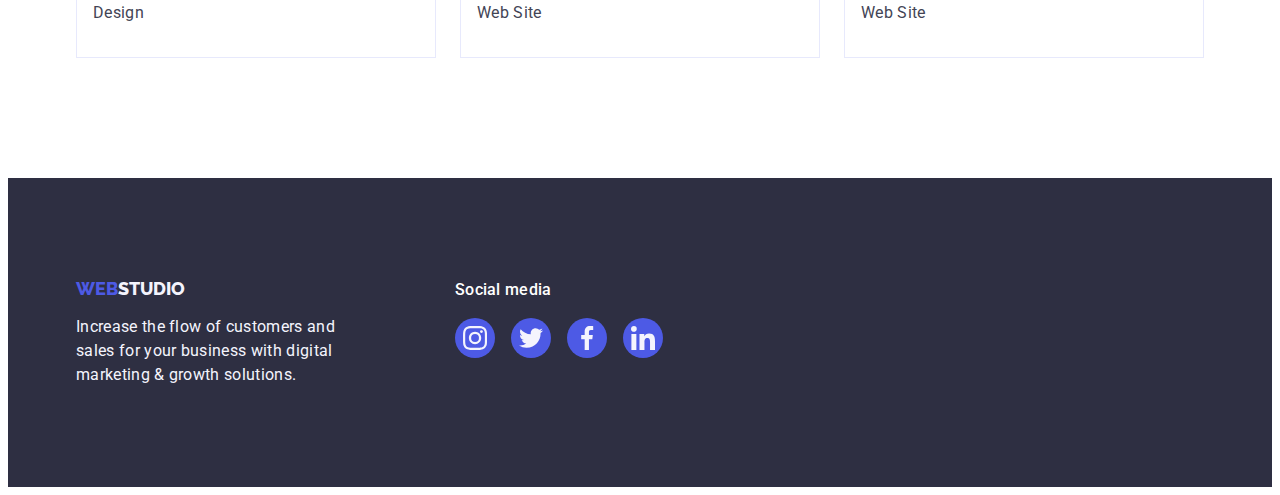
==== commit ca306c02: "..." ====
--- a/portfolio.html
+++ b/portfolio.html
@@ -23,17 +23,20 @@
   <body>
     <!--head site-->
 
-
     <header class="header">
       <div class="container head">
         <nav class="header-nav">
           <a class="logo link"><span class="accent link">WEB</span>STUDIO</a>
           <ul class="header-list list">
             <li>
-              <a href="./index.html" class="nav-link nav-class-link link">Studio</a>
-            </li>
-            <li>
-              <a href="./portfolio.html" class="nav-link nav-class-link link">Portfolio</a>
+              <a href="./index.html" class="nav-link nav-class-link link"
+                >Studio</a
+              >
+            </li>
+            <li>
+              <a href="./portfolio.html" class="nav-link nav-class-link link"
+                >Portfolio</a
+              >
             </li>
             <li>
               <a href="" class="nav-link nav-class-link link">Contacts</a>
@@ -44,12 +47,16 @@
         <address class="address-header">
           <ul class="navigation list">
             <li>
-              <a href="mailto:info@devstudio.com" class="contact-link nav-class-link link"
+              <a
+                href="mailto:info@devstudio.com"
+                class="contact-link nav-class-link link"
                 >info@devstudio.com</a
               >
             </li>
             <li>
-              <a href="tel:+11(000)111-11-11" class="phone-link nav-class-link link"
+              <a
+                href="tel:+11(000)111-11-11"
+                class="phone-link nav-class-link link"
                 >+11 (000) 111-11-11</a
               >
             </li>
--- a/css/styles.css
+++ b/css/styles.css
@@ -128,7 +128,8 @@
 }
 
 .nav-class-link {
-    transition: color 250ms cubic-bezier(0.4, 0, 0.2, 1);
+  transition: color 250ms cubic-bezier(0.4, 0, 0.2, 1);
+  color: #404bbf;
 }
 
 .nav-link:hover {
@@ -253,7 +254,7 @@
   margin: 0 auto;
   min-width: 169px;
   transition: 250ms cubic-bezier(0.4, 0, 0.2, 1);
-  transition: bbackground-color 250ms cubic-bezier(0.4, 0, 0.2, 1);
+  transition: background-color 250ms cubic-bezier(0.4, 0, 0.2, 1);
 }
 
 /* section - 2 */
@@ -466,7 +467,6 @@
 .customers-item {
   width: calc((100% - 120px) / 6);
   height: 88px;
-
 }
 
 .custumers-link {
@@ -478,7 +478,8 @@
   align-items: center;
   justify-content: center;
   color: #404bbf;
-    transition: border-color 250ms cubic-bezier(0.4, 0, 0.2, 1), color 250ms cubic-bezier(0.4, 0, 0.2, 1);
+  transition: border-color 250ms cubic-bezier(0.4, 0, 0.2, 1),
+    color 250ms cubic-bezier(0.4, 0, 0.2, 1);
 }
 
 .custumers-link:hover,
@@ -520,7 +521,10 @@
   background-color: #f4f4fd;
   color: var(--thirdly-text-color);
 
-  transition: color 250ms cubic-bezier(0.4, 0, 0.2, 1), background-color 250ms cubic-bezier(0.4, 0, 0.2, 1), border-color 250ms cubic-bezier(0.4, 0, 0.2, 1), box-shadow 250ms cubic-bezier(0.4, 0, 0.2, 1); 
+  transition: color 250ms cubic-bezier(0.4, 0, 0.2, 1),
+    background-color 250ms cubic-bezier(0.4, 0, 0.2, 1),
+    border-color 250ms cubic-bezier(0.4, 0, 0.2, 1),
+    box-shadow 250ms cubic-bezier(0.4, 0, 0.2, 1);
 }
 
 .button-portfolio:hover {
@@ -557,7 +561,7 @@
 }
 
 .icon-list:hover .portfolio-cover-text {
-  transform: translateY(0);
+  transform: translateY(0%);
 }
 
 .icon-list:focus {
@@ -566,12 +570,14 @@
 
 .technologies-link {
   display: block;
+  transition: box-shadow 250ms cubic-bezier(0.4, 0, 0.2, 1);
 }
 
 .technologies-link:hover,
 .technologies-link:focus {
   box-shadow: 0px 1px 6px rgba(46, 47, 66, 0.08),
     0px 1px 1px rgba(46, 47, 66, 0.16), 0px 2px 1px rgba(46, 47, 66, 0.08);
+  transform: translateY(0%);
 }
 
 .portfolio-cover-image {
@@ -660,7 +666,6 @@
 .footer-net-item {
   width: 40px;
   height: 40px;
-  transition: background-color 250ms cubic-bezier(0.4, 0, 0.2, 1);
 }
 
 .svg-fail-footer {
@@ -675,6 +680,7 @@
   display: flex;
   align-items: center;
   justify-content: center;
+  transition: background-color 250ms cubic-bezier(0.4, 0, 0.2, 1);
 }
 
 .footer-net-link:hover,
@@ -691,7 +697,8 @@
   top: 0;
   left: 0;
   background-color: rgba(46, 47, 66, 0.4);
-  transition: opacity 250ms cubic-bezier(0.4, 0, 0.2, 1), visibility 250ms cubic-bezier(0.4, 0, 0.2, 1);
+  transition: opacity 250ms cubic-bezier(0.4, 0, 0.2, 1),
+    visibility 250ms cubic-bezier(0.4, 0, 0.2, 1);
 }
 
 .modal {
@@ -727,10 +734,11 @@
   position: absolute;
   top: 24px;
   right: 24px;
-  background-color: #e7e9fc; 
+  background-color: #e7e9fc;
   border: 1px solid rgba(0, 0, 0, 0.1);
   padding: 0;
-  transition: background-color 250ms cubic-bezier(0.4, 0, 0.2, 1), border 250ms cubic-bezier(0.4, 0, 0.2, 1); 
+  transition: background-color 250ms cubic-bezier(0.4, 0, 0.2, 1),
+    border 250ms cubic-bezier(0.4, 0, 0.2, 1);
 }
 
 .button-close:hover,
@@ -754,4 +762,4 @@
   opacity: 0;
   visibility: hidden;
   pointer-events: none;
-}
+}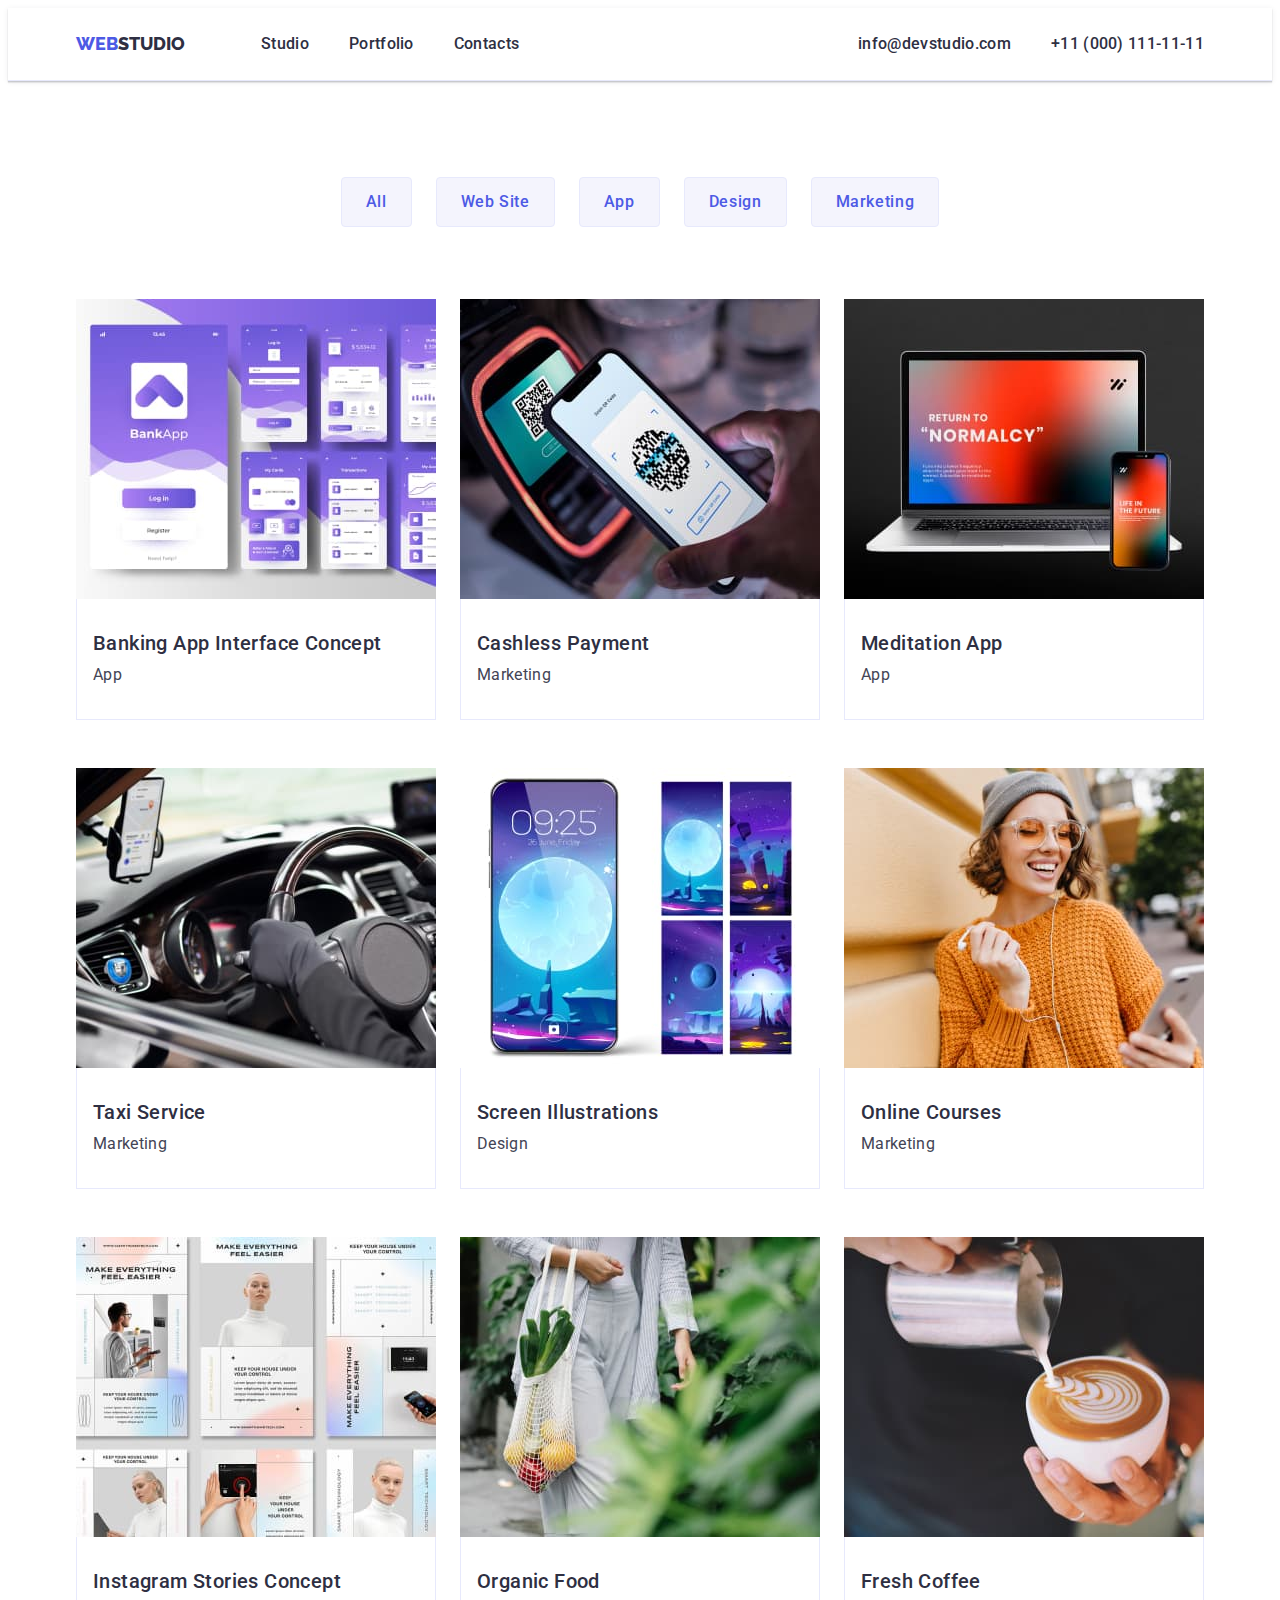
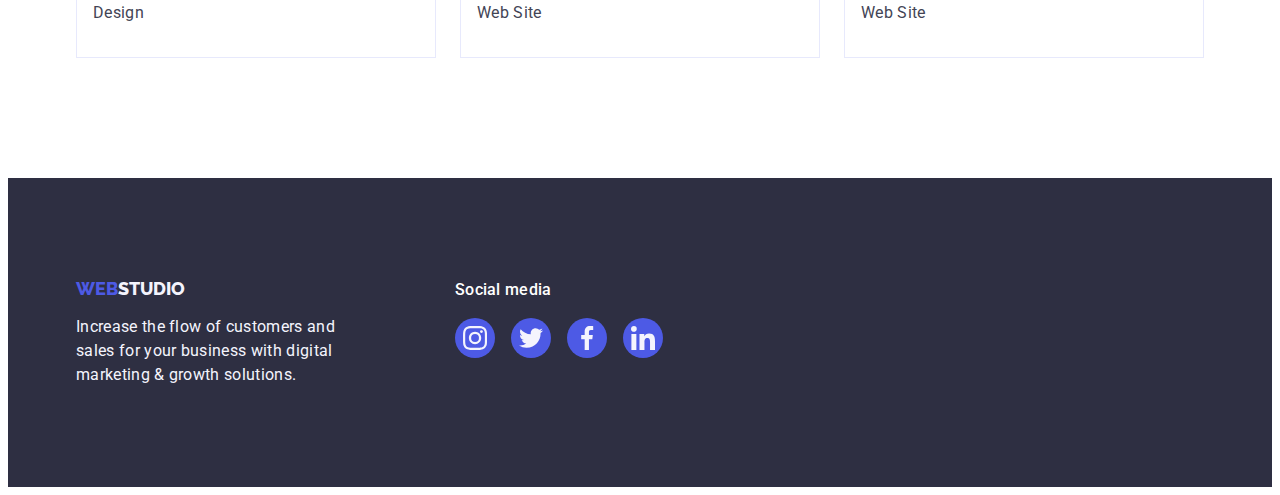
==== commit 4c18fe95: "add changes" ====
--- a/portfolio.html
+++ b/portfolio.html
@@ -29,17 +29,23 @@
           <a class="logo link"><span class="accent link">WEB</span>STUDIO</a>
           <ul class="header-list list">
             <li>
-              <a href="./index.html" class="nav-link nav-class-link link"
+              <a
+                href="./index.html"
+                class="nav-link nav-class-link current link"
                 >Studio</a
               >
             </li>
             <li>
-              <a href="./portfolio.html" class="nav-link nav-class-link link"
+              <a
+                href="./portfolio.html"
+                class="nav-link nav-class-link current link"
                 >Portfolio</a
               >
             </li>
             <li>
-              <a href="" class="nav-link nav-class-link link">Contacts</a>
+              <a href="" class="nav-link nav-class-link current link"
+                >Contacts</a
+              >
             </li>
           </ul>
         </nav>
@@ -49,14 +55,14 @@
             <li>
               <a
                 href="mailto:info@devstudio.com"
-                class="contact-link nav-class-link link"
+                class="nav-link nav-class-link current link"
                 >info@devstudio.com</a
               >
             </li>
             <li>
               <a
                 href="tel:+11(000)111-11-11"
-                class="phone-link nav-class-link link"
+                class="nav-link nav-class-link current link"
                 >+11 (000) 111-11-11</a
               >
             </li>
--- a/css/styles.css
+++ b/css/styles.css
@@ -121,7 +121,7 @@
   line-height: 1.5;
   letter-spacing: 0.02em;
   color: var(--primary-text-color);
-  display: flex;
+  display: block;
   align-items: center;
   padding: 24px 0;
   position: relative;
@@ -129,7 +129,6 @@
 
 .nav-class-link {
   transition: color 250ms cubic-bezier(0.4, 0, 0.2, 1);
-  color: #404bbf;
 }
 
 .nav-link:hover {
@@ -140,16 +139,20 @@
   color: var(--thirdly-text-color);
 }
 
-.nav-link::after {
+.nav-link:hover::after,
+.nav-link:focus::after {
   content: "";
-  width: 48px;
+  width: 100%;
   height: 4px;
   background-color: #404bbf;
   border-radius: 2px;
-  margin-bottom: 24px;
   position: absolute;
   left: 0;
   bottom: -1px;
+}
+
+.nav-link .current {
+  transition: property 250ms cubic-bezier(0.4, 0, 0.2, 1);
 }
 
 .navigation {
@@ -239,10 +242,8 @@
   font-size: 16px;
   line-height: 1.5;
   letter-spacing: 0.04em;
-
   color: var(--accent-color);
   background-color: var(--thirdly-text-color);
-
   box-shadow: 0px 4px 4px rgba(0, 0, 0, 0.15);
   border-radius: 4px;
   padding-top: 16px;
@@ -253,8 +254,15 @@
   border: none;
   margin: 0 auto;
   min-width: 169px;
-  transition: 250ms cubic-bezier(0.4, 0, 0.2, 1);
   transition: background-color 250ms cubic-bezier(0.4, 0, 0.2, 1);
+}
+
+.button:hover {
+  background-color: #404bbf;
+}
+
+.button:focus {
+  background-color: #404bbf;
 }
 
 /* section - 2 */
@@ -560,14 +568,6 @@
   transition: box-shadow 250ms cubic-bezier(0.4, 0, 0.2, 1);
 }
 
-.icon-list:hover .portfolio-cover-text {
-  transform: translateY(0%);
-}
-
-.icon-list:focus {
-  transform: translateY(0%)
-}
-
 .technologies-link {
   display: block;
   transition: box-shadow 250ms cubic-bezier(0.4, 0, 0.2, 1);
@@ -577,6 +577,10 @@
 .technologies-link:focus {
   box-shadow: 0px 1px 6px rgba(46, 47, 66, 0.08),
     0px 1px 1px rgba(46, 47, 66, 0.16), 0px 2px 1px rgba(46, 47, 66, 0.08);
+}
+
+.technologies-link:hover .portfolio-cover-text,
+.technologies-link:focus .portfolio-cover-text {
   transform: translateY(0%);
 }
 
@@ -753,13 +757,8 @@
   transition: fill 250ms cubic-bezier(0.4, 0, 0.2, 1);
 }
 
-/* .modal-close-icon:hover, 
-.modal-close-icon:focus {
-  color: #ffffff;
-} */
-
 .is-hidden {
   opacity: 0;
   visibility: hidden;
   pointer-events: none;
-}+}
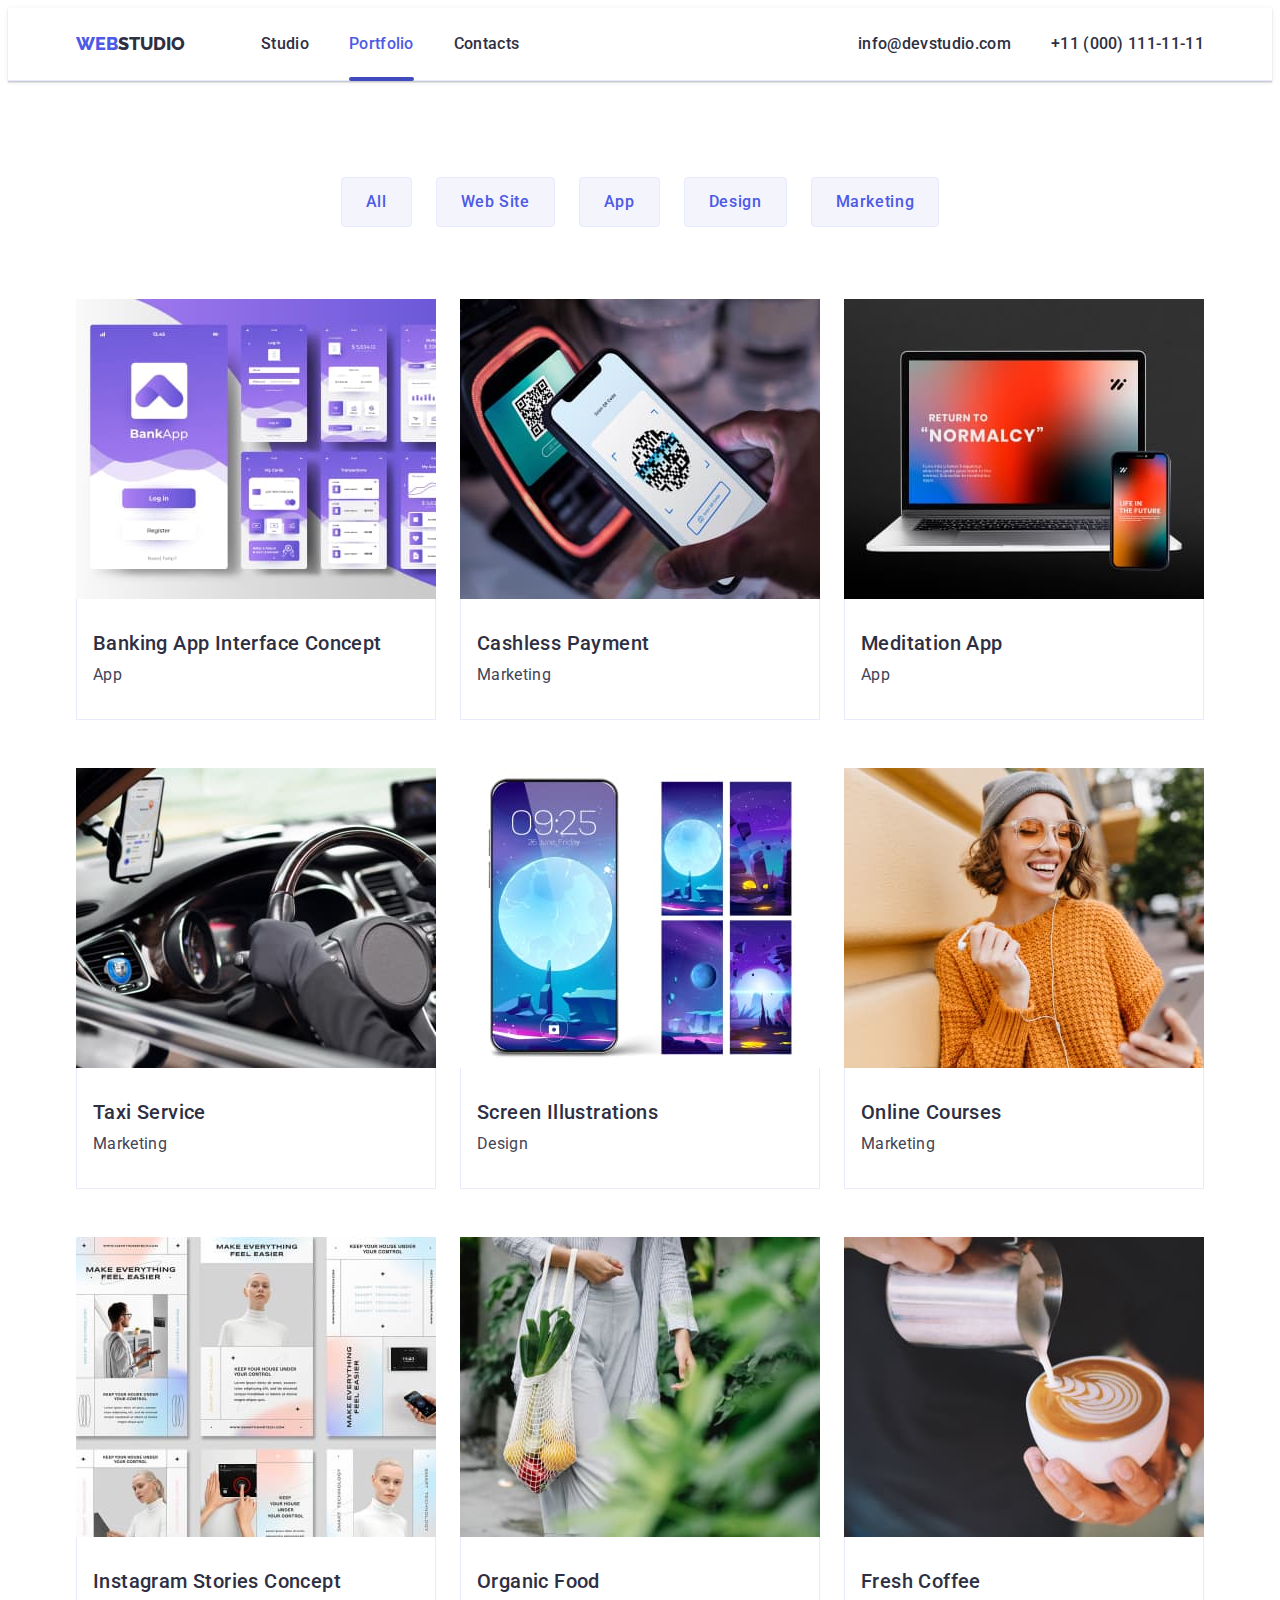
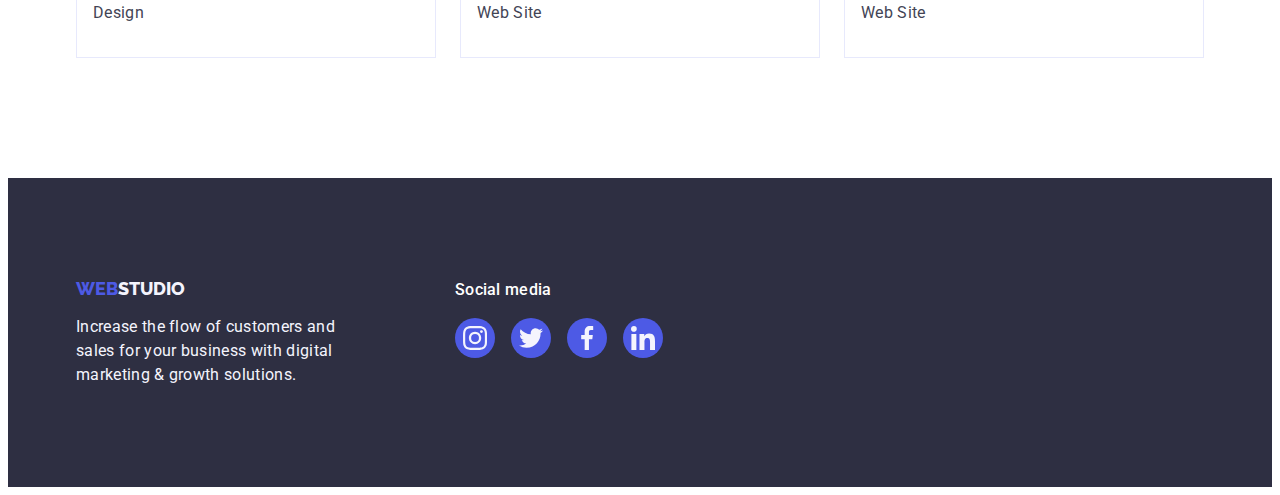
==== commit d587e52a: "..." ====
--- a/portfolio.html
+++ b/portfolio.html
@@ -31,7 +31,7 @@
             <li>
               <a
                 href="./index.html"
-                class="nav-link nav-class-link current link"
+                class="nav-link nav-class-link link"
                 >Studio</a
               >
             </li>
@@ -43,7 +43,7 @@
               >
             </li>
             <li>
-              <a href="" class="nav-link nav-class-link current link"
+              <a href="" class="nav-link nav-class-link link"
                 >Contacts</a
               >
             </li>
@@ -55,14 +55,14 @@
             <li>
               <a
                 href="mailto:info@devstudio.com"
-                class="nav-link nav-class-link current link"
+                class="nav-link link"
                 >info@devstudio.com</a
               >
             </li>
             <li>
               <a
                 href="tel:+11(000)111-11-11"
-                class="nav-link nav-class-link current link"
+                class="nav-link link"
                 >+11 (000) 111-11-11</a
               >
             </li>
--- a/css/styles.css
+++ b/css/styles.css
@@ -127,6 +127,10 @@
   position: relative;
 }
 
+.nav-link.current {
+  color: var(--thirdly-text-color);
+}
+
 .nav-class-link {
   transition: color 250ms cubic-bezier(0.4, 0, 0.2, 1);
 }
@@ -139,8 +143,7 @@
   color: var(--thirdly-text-color);
 }
 
-.nav-link:hover::after,
-.nav-link:focus::after {
+.nav-link.current::after {
   content: "";
   width: 100%;
   height: 4px;
@@ -151,10 +154,6 @@
   bottom: -1px;
 }
 
-.nav-link .current {
-  transition: property 250ms cubic-bezier(0.4, 0, 0.2, 1);
-}
-
 .navigation {
   display: flex;
   align-items: center;
@@ -167,7 +166,7 @@
   margin-left: auto;
 }
 
-.contact-link {
+/* .contact-link {
   font-size: 16px;
   line-height: 1.5;
   letter-spacing: 0.02em;
@@ -200,7 +199,7 @@
 
 .phone-link:focus {
   color: var(--thirdly-text-color);
-}
+} */
 
 /* MAIN-HERO */
 /* section - 1 */
@@ -259,10 +258,12 @@
 
 .button:hover {
   background-color: #404bbf;
+  transition: background-color 250ms cubic-bezier(0.4, 0, 0.2, 1);
 }
 
 .button:focus {
   background-color: #404bbf;
+  transition: background-color 250ms cubic-bezier(0.4, 0, 0.2, 1);
 }
 
 /* section - 2 */
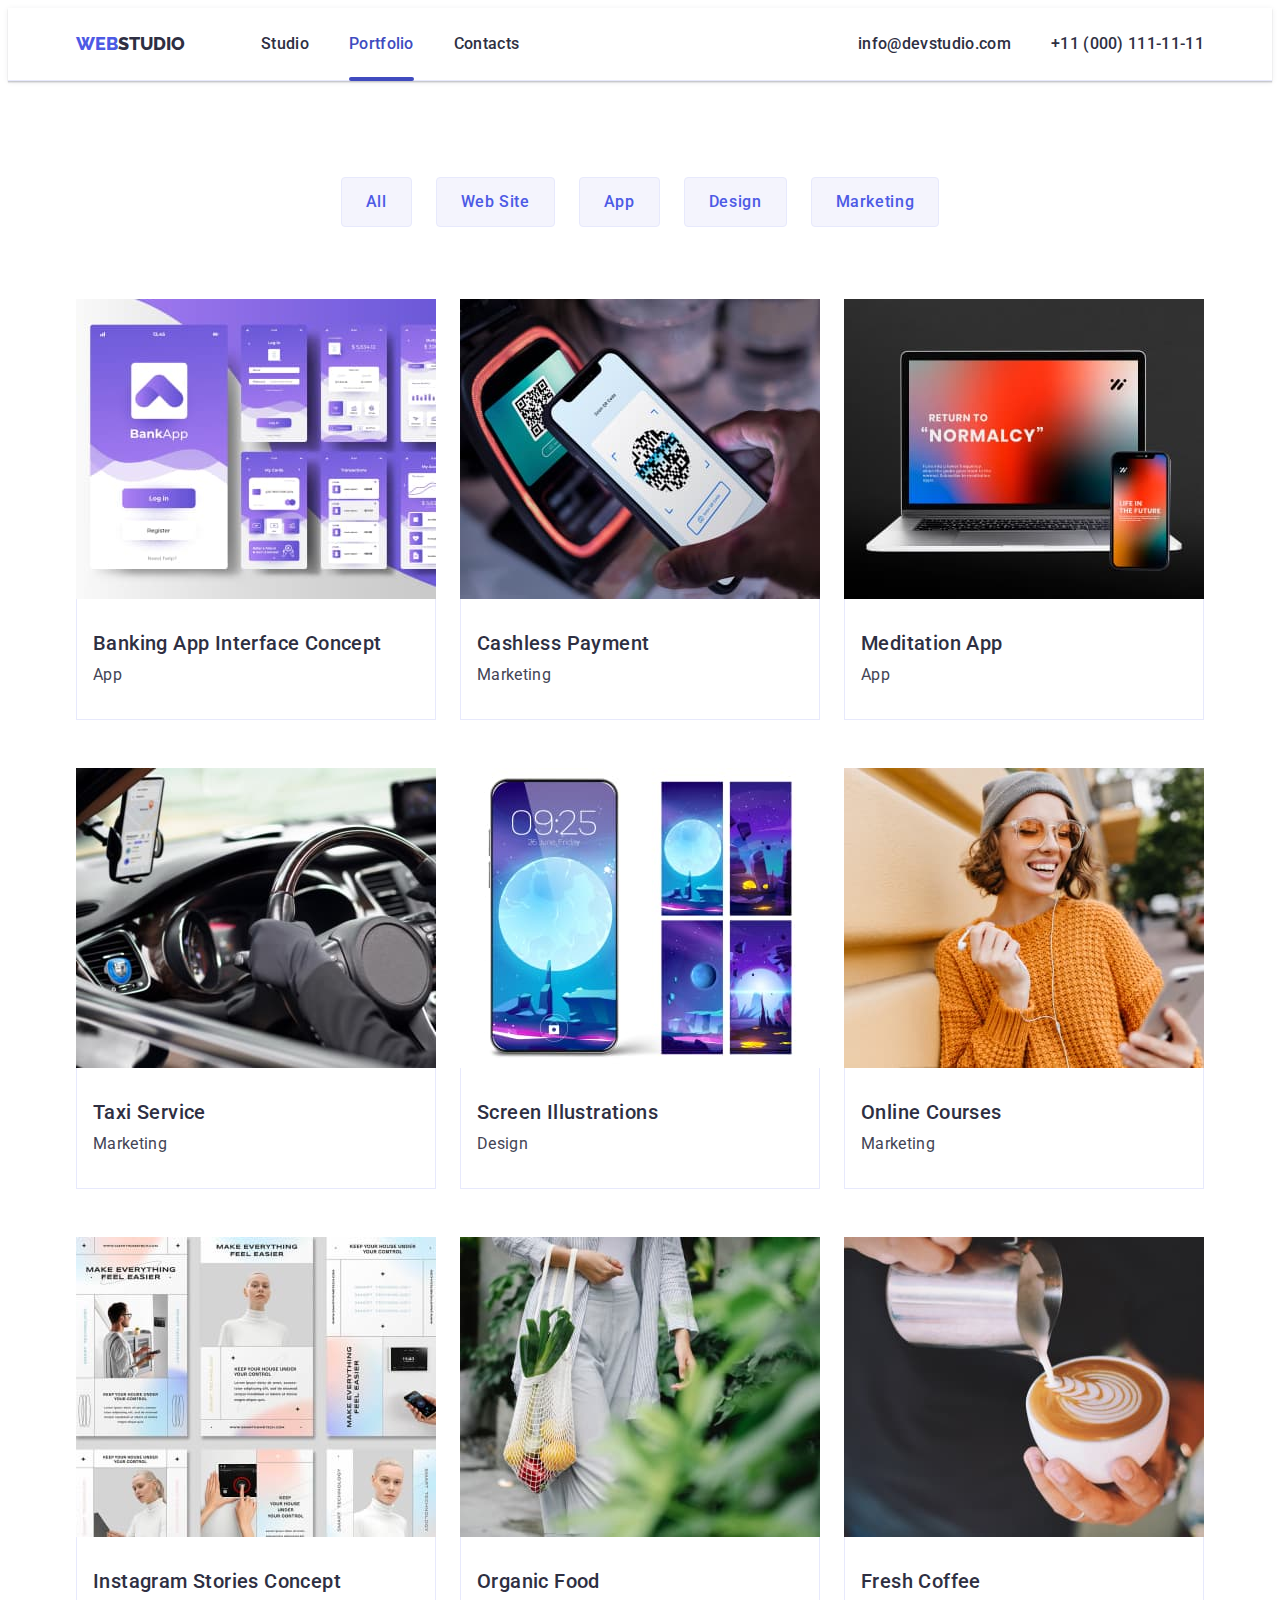
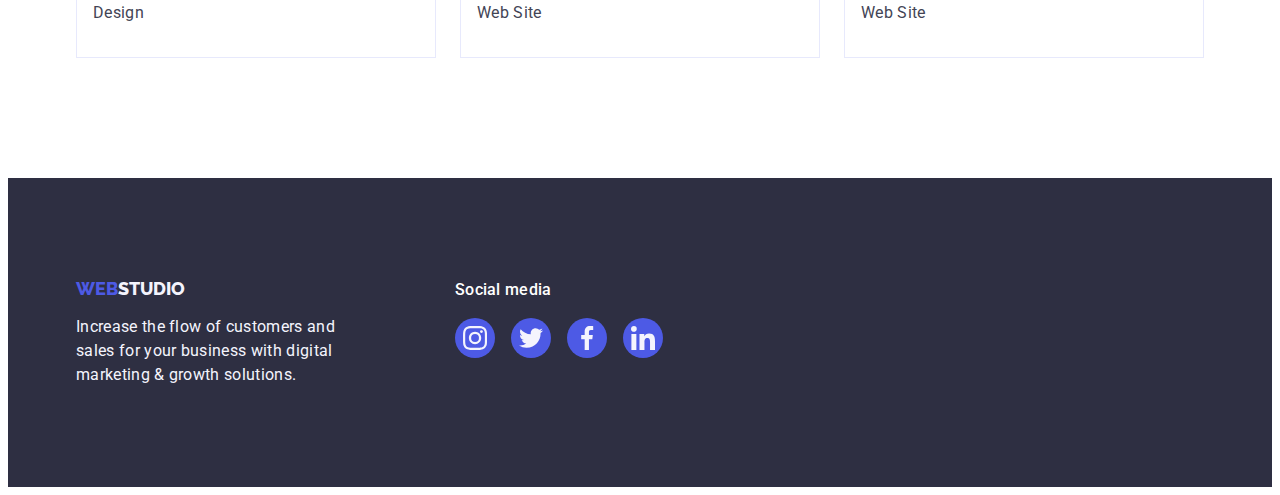
==== commit f1ee2334: "..." ====
--- a/portfolio.html
+++ b/portfolio.html
@@ -55,14 +55,14 @@
             <li>
               <a
                 href="mailto:info@devstudio.com"
-                class="nav-link link"
+                class="nav-link nav-class-link link"
                 >info@devstudio.com</a
               >
             </li>
             <li>
               <a
                 href="tel:+11(000)111-11-11"
-                class="nav-link link"
+                class="nav-link nav-class-link link"
                 >+11 (000) 111-11-11</a
               >
             </li>
--- a/css/styles.css
+++ b/css/styles.css
@@ -128,7 +128,7 @@
 }
 
 .nav-link.current {
-  color: var(--thirdly-text-color);
+  color: #404bbf;
 }
 
 .nav-class-link {
